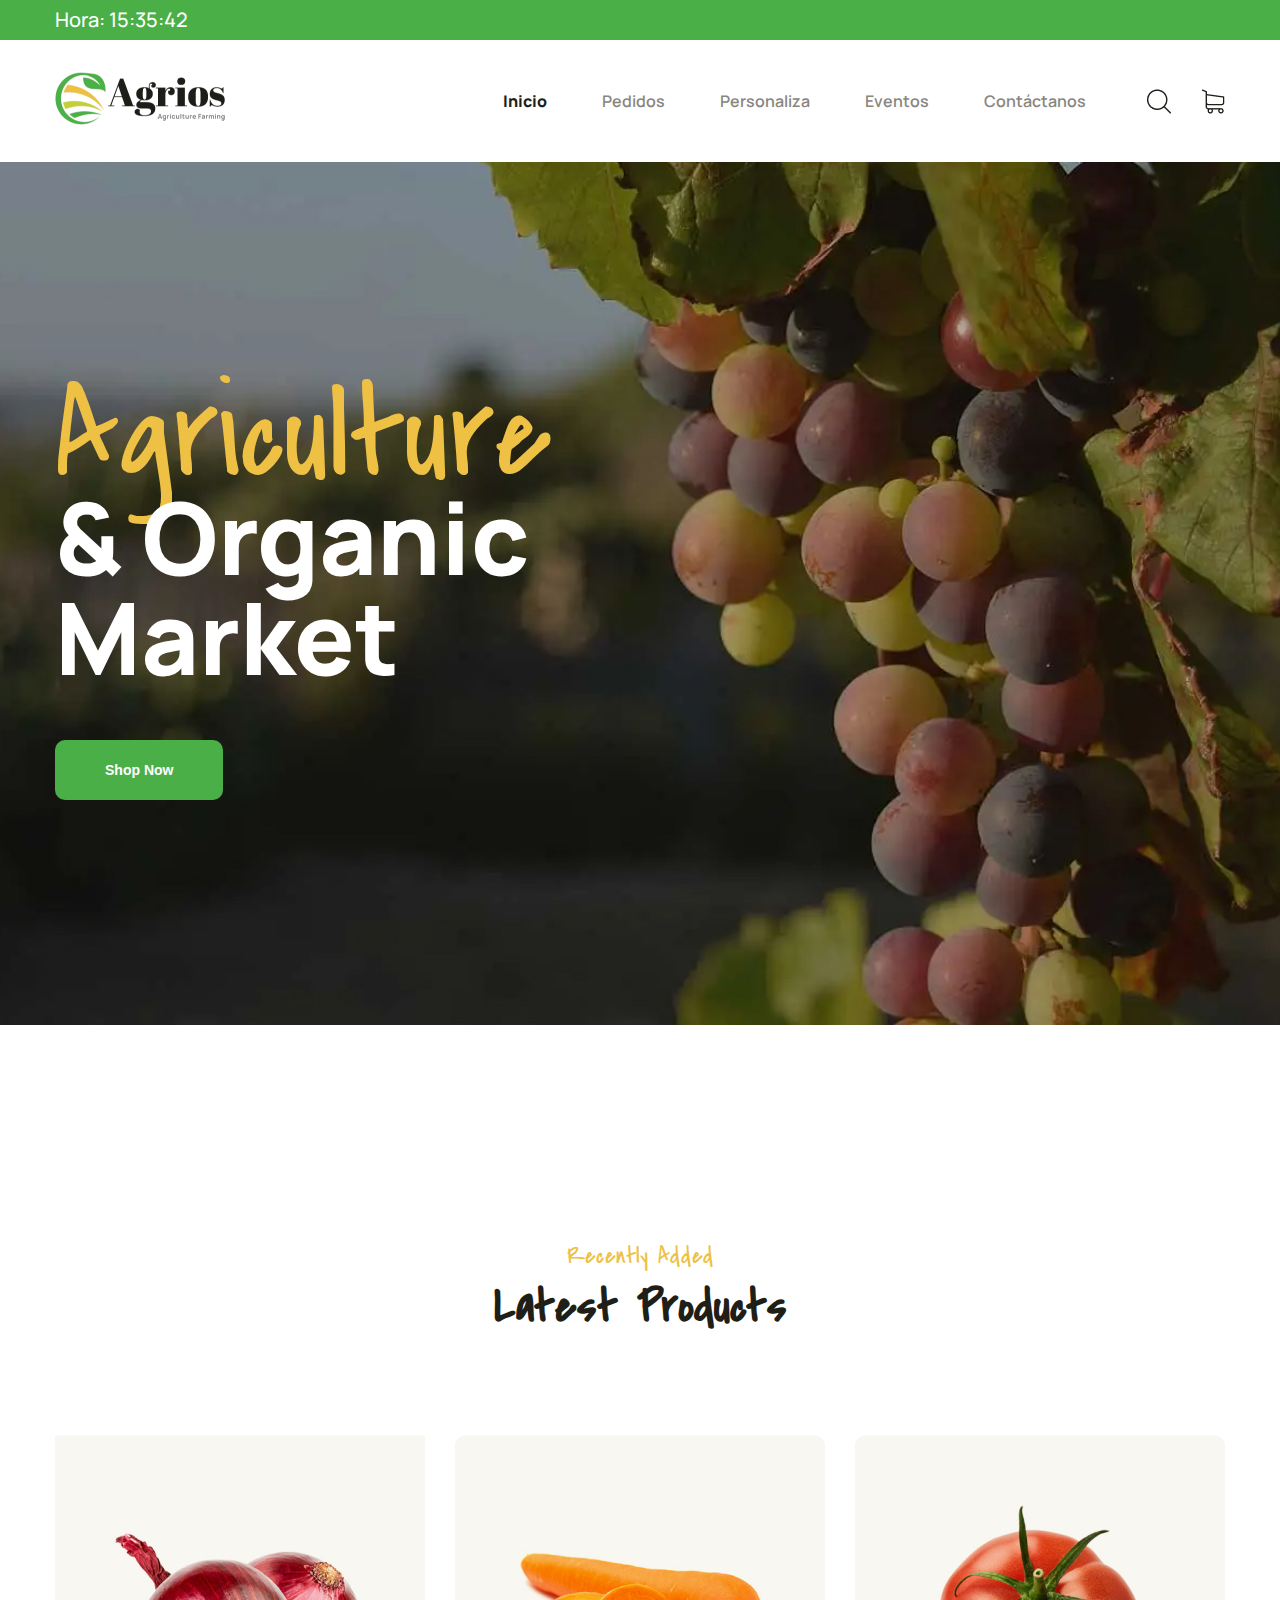
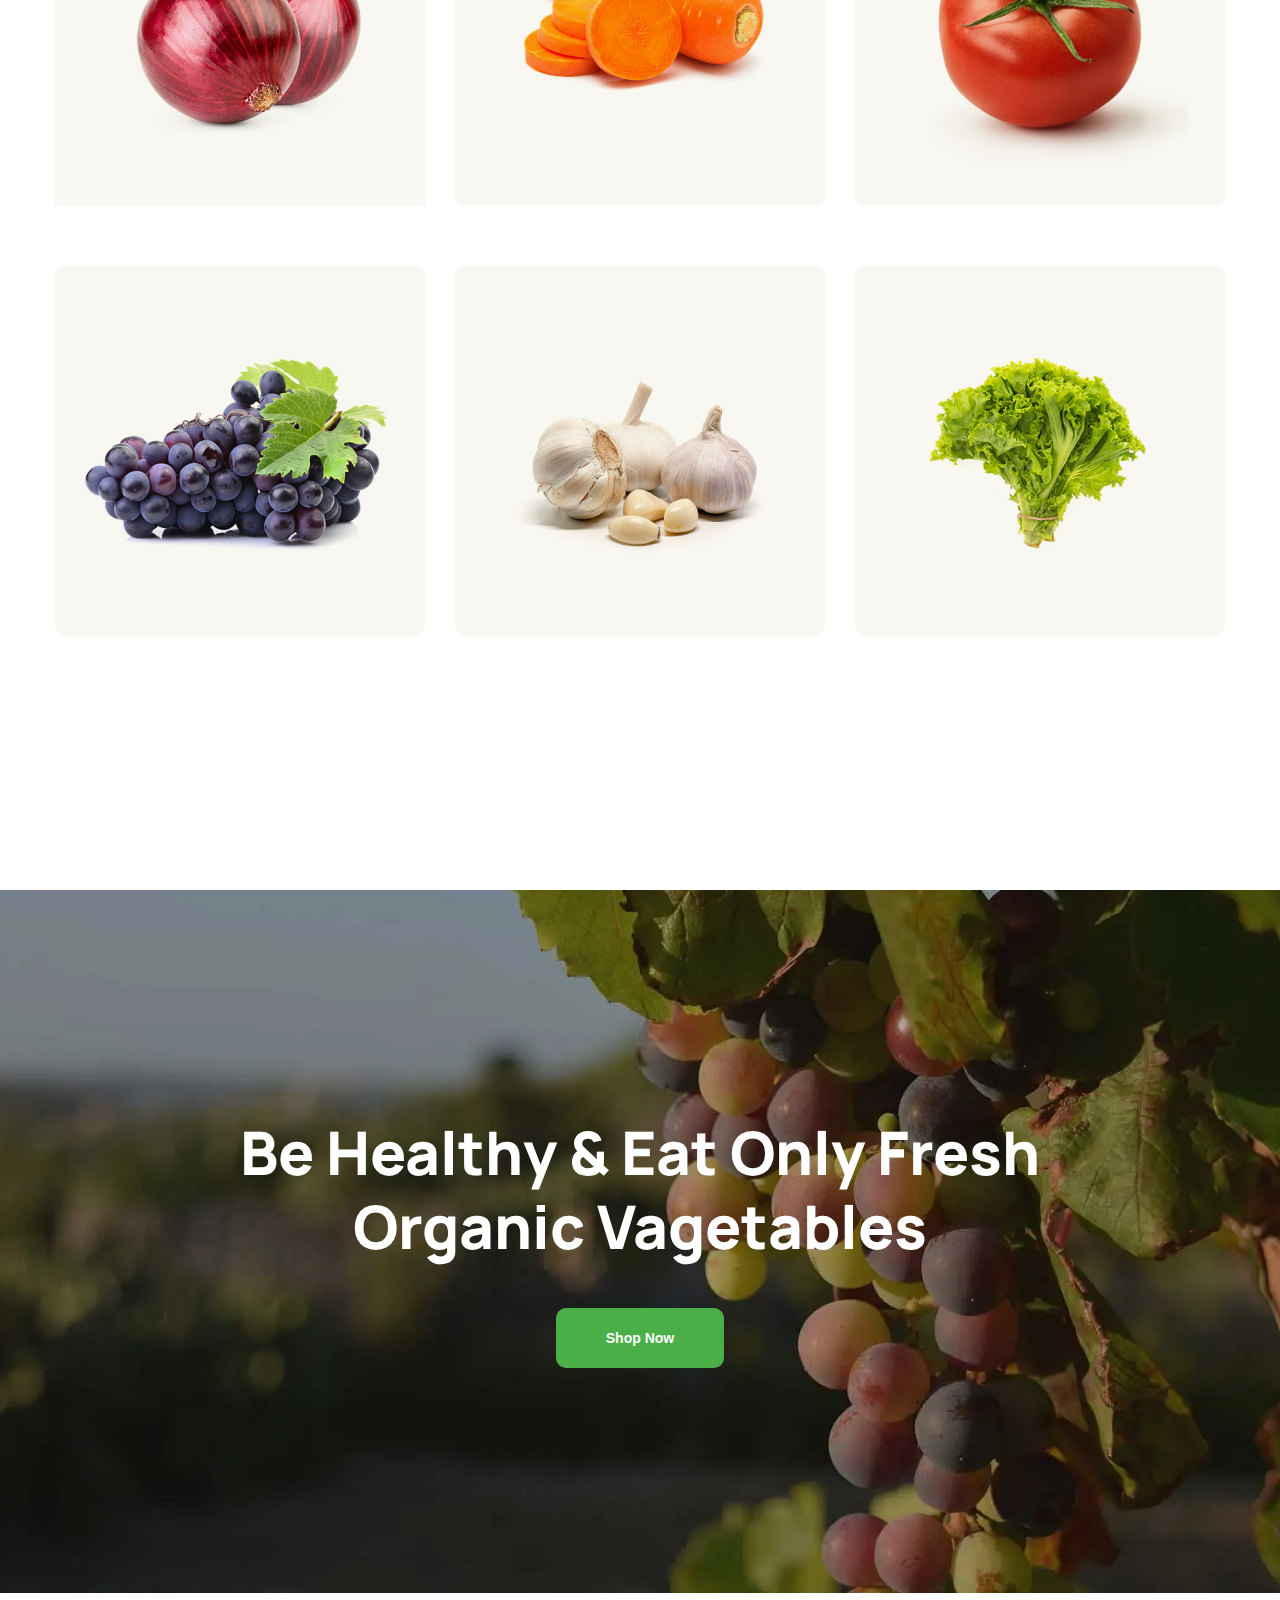
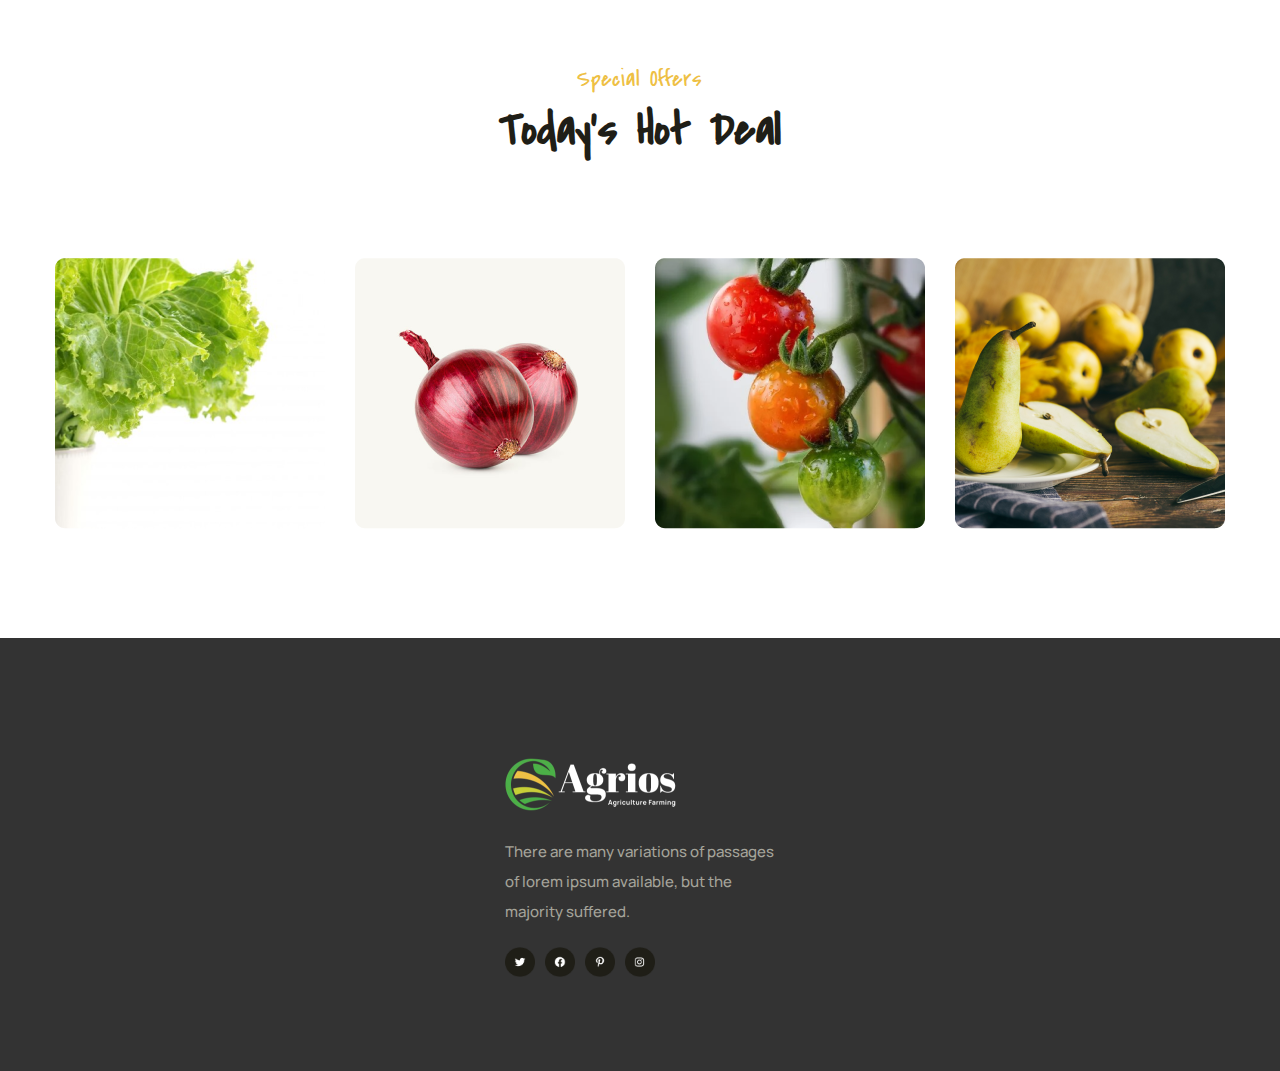
==== index.html @ 2b6112fc "carga inicial" ====
<!DOCTYPE html>
<html lang="en">

<head>
    <meta charset="UTF-8">
    <meta name="viewport" content="width=device-width, initial-scale=1.0">
    <link rel="stylesheet" href="css/index.css">
    <title>Agricultura</title>
</head>

<body onload="inicio(); slide(); hora()">
    <header>
        <div class="hora" id="hola">
            <div class="contenedor">
                Hora 00:00
            </div>
        </div>
        <nav class="contenedor navegation">
            <a href="/"><img src="img/logo.png" alt=""></a>
            <div class="menus navegation">
                <div class="menu-links">
                    <a href="#" class="active">Inicio</a>
                    <a href="#">Pedidos</a>
                    <a href="#">Personaliza</a>
                    <a href="#">Eventos</a>
                    <a href="#">Contáctanos</a>
                </div>
                <div class="menu-icons">
                    <img src="img/icons/buscar.png" alt="">
                    <img src="img/icons/car.png" alt="">
                </div>
            </div>
        </nav>
    </header>
    <main>
        <div class="banner">
            <div class="contenedor">
                <h3>
                    <span id="principal">Agriculture</span>
                    & Organic Market
                    <button>Shop Now </button>
                </h3>
            </div>
        </div>
        <div class="cardProducts contenedor">
            <div class="titulos">
                <span>Recently Added</span><br>
                Latest Products
            </div>
            <div class="grilla-productos">
                <div class="grupo-producto">
                    <img src="img/products/prod-cebollas.png" alt="" onclick="mostrarDetalleProduct(1)">
                    <div class="detalle texto-centro" id="detalle-1">
                        Onions </br>
                        <span>$20.00</span>
                    </div>
                </div>
                <div class="grupo-producto">
                    <img src="img/products/prod-zanahoria.png" alt="" onclick="mostrarDetalleProduct(2)">
                    <div class="detalle texto-centro" id="detalle-2">
                        Carrot </br>
                        <span>$50.00</span>
                    </div>
                </div>
                <div class="grupo-producto">
                    <img src="img/products/prod-tomates.png" alt="" onclick="mostrarDetalleProduct(3)">
                    <div class="detalle texto-centro" id="detalle-3">
                        Tomate </br>
                        <span>$50.00</span>
                    </div>
                </div>
            </div>
            <div class="grilla-productos">
                <div class="grupo-producto">
                    <img src="img/products/prod-uvas.png" alt="" onclick="mostrarDetalleProduct(4)">
                    <div class="detalle texto-centro" id="detalle-4">
                        Red Grapes </br>
                        <span>$100.00</span>
                    </div>
                </div>
                <div class="grupo-producto">
                    <img src="img/products/prod-ajos.png" alt="" onclick="mostrarDetalleProduct(5)">
                    <div class="detalle texto-centro" id="detalle-5">
                        Garlic </br>
                        <span>$20.00</span>
                    </div>
                </div>
                <div class="grupo-producto">
                    <img src="img/products/prod-lechuga.png" alt="" onclick="mostrarDetalleProduct(6)">
                    <div class="detalle texto-centro" id="detalle-6">
                        Lettuce </br>
                        <span>$30.00</span>
                    </div>
                </div>
            </div>
        </div>
        <div class="slide">
           <div class="contenedor">
            <h3 id="titulo-banner">Be Healthy & Eat Only Fresh <br>
                Organic Vagetables</h3>
                <button>Shop Now </button>
           </div>
        </div>


        
        <div class="cardProducts cardProducts2 contenedor">
            <div class="titulos">
                <span>Special Offers</span><br>
                Today's Hot Deal
            </div>
            <div class="grilla-productos">
                <div class="grupo-producto">
                    <img src="img/products/ofert-lechuga.png" alt="" onclick="mostrarDetalleProduct(21)">
                    <div class="detalle texto-izquierda" id="detalle-21">
                        Grapes </br>
                        <span>$100.00</span>
                    </div>
                </div>
                <div class="grupo-producto">
                    <img src="img/products/ofert-cebollas.png" alt="" onclick="mostrarDetalleProduct(22)">
                    <div class="detalle texto-izquierda" id="detalle-22">
                        Onions </br>
                        <span>$20.00</span>
                    </div>
                </div>
                <div class="grupo-producto">
                    <img src="img/products/ofert-manzanas.png" alt="" onclick="mostrarDetalleProduct(23)">
                    <div class="detalle texto-izquierda" id="detalle-23">
                        Apples </br>
                        <span>$50.00</span>
                    </div>
                </div>
                <div class="grupo-producto">
                    <img src="img/products/ofert-platanos.png" alt="" onclick="mostrarDetalleProduct(24)">
                    <div class="detalle texto-izquierda" id="detalle-24">
                        Bananas </br>
                        <span>$20.00</span>
                    </div>
                </div>
            </div>
        </div>

        <div id="footer" class="footer">
            <div class="marco">
                <div>
                    <img src="img/logo-blanco.png" alt="">
                </div>
                <span>There are many variations of passages of lorem ipsum available, but the majority suffered.</span>
                <div class="grupo-redes">
                    <img src="img/icons/rs-1.png" alt="" onmouseover="cambiarBorde(true)" onmouseout="cambiarBorde(false)">
                    <img src="img/icons/rs-2.png" alt="" onmouseover="cambiarBorde(true)" onmouseout="cambiarBorde(false)">
                    <img src="img/icons/rs-3.png" alt="" onmouseover="cambiarBorde(true)" onmouseout="cambiarBorde(false)">
                    <img src="img/icons/rs-4.png" alt="" onmouseover="cambiarBorde(true)" onmouseout="cambiarBorde(false)">
                </div>
            </div>
        </div>
        
    </main>
    <script src="index.js"></script>
</body>

</html>
---- css/index.css ----
@import url('https://fonts.googleapis.com/css2?family=Covered+By+Your+Grace&family=Manrope:wght@200..800&display=swap');
body{
    font-family: "Manrope", serif;
}
*{
    box-sizing: border-box;
    margin: 0;
    padding: 0;
}

a{
    text-decoration: none;
}

header .hora{
    background-color: #4BAF47;
}
.contenedor{
    /* border: 1px red solid; */
    width: 1170px;
    margin: 0 auto;
}
.navegation{
    display: flex;
    justify-content: space-between;
    align-items: center;
    gap: 60px;
}
nav .navegation .menu-links {
    display: flex;
    gap: 55px;
}

nav .navegation .menu-links a{
    font-size: 16px;
    font-weight: 600;
    line-height: 36px;
    color: #878680;
}

nav .navegation .menu-links a.active{
    font-weight: 800;
    color: #1F1E17;
}

.hora {
    font-size: 20px;
    font-weight: 500;
    line-height: 40px;
    color: #FFFFFF;

}
nav img{
    padding: 32px 0;
}

nav .navegation .menu-icons{
    display: flex;
    gap: 30px;
}
main .banner{
    background-image: url(../img/banner.jpg);
    background-size: cover;
    background-position: center;
    padding: 225px 0;
}
.banner h3{
    font-size: 100px;
    font-weight: 800;
    line-height: 100px;
    color: #FFFFFF;
    width: 496.16px;

}

.banner h3 span{
    font-family: "Covered By Your Grace";
    font-size: 130px;
    font-weight: 400;
    line-height: 70px;
    color: #EEC044;

}

.banner h3 button{
    background-color: #4BAF47;
    border-radius: 10px;
    font-size: 14px;
    font-weight: 700;
    line-height: 30px;
    color: #fff;
    padding: 15px 50px;
    border: none;
    margin-top: 45px;
}

.cardProducts {
    padding: 195px 0;
}

.cardProducts2 {
    padding: 50px 0;
}

.cardProducts, .titulos span{
    font-family: "Covered By Your Grace";
    font-size: 24px;
    font-weight: 400;
    line-height: 36px;
    text-align: center;
    color: #EEC044;

}
.cardProducts .titulos {
    font-size: 48px;
    font-weight: 800;
    line-height: 57.6px;
    text-align: center;
    color: #1F1E17;
    margin-bottom: 100px;

}
.cardProducts .grilla-productos{
    display: flex;
    justify-content: space-between;
    margin-bottom: 48px;
}

main .slide{
    background-image: url(../img/banner.jpg);
    background-size: cover;
    background-position: center;
    padding: 225px 0;
    text-align: center;
}
main .slide h3{
    font-size: 60px;
    font-weight: 800;
    line-height: 74px;
    color: #FFFFFF;
}
main .slide button{
    background-color: #4BAF47;
    border-radius: 10px;
    font-size: 14px;
    font-weight: 700;
    line-height: 30px;
    color: #fff;
    padding: 15px 50px;
    border: none;
    margin-top: 45px;
}
.grupo-producto .detalle{
    display: none;

    font-family: Manrope;
    font-size: 22px;
    font-weight: 800;
    line-height: 26px;
    color: #222222;
}

.grupo-producto .detalle span{
    font-family: Manrope;
    font-size: 16px;
    font-weight: 600;
    line-height: 30px;
    color: #4BAF47;
}


.texto-centro{
    text-align: center;
}

.texto-izquierda{
    text-align: left;
}

.footer {
    background-color: #333; 
    display: flex;
    justify-content: center;
    padding-top: 120px;
    padding-bottom: 93.5px;
}

.marco {
    display: flex;
    flex-direction: column;
    justify-content: flex-start; 
    
    width: 270px;
    gap: 20.5px;
}

.marco span {
    flex: 1;
    font-family: Manrope;
    font-size: 15px;
    font-weight: 500;
    line-height: 30px;
    color: #A5A49A;
    text-align: left;

    height: 110px;
    width: 270px;
}

.grupo-redes {
    display: flex;
    gap: 10px; 
}

.grupo-redes img {
    width: 30px; 
    height: 30px;
}
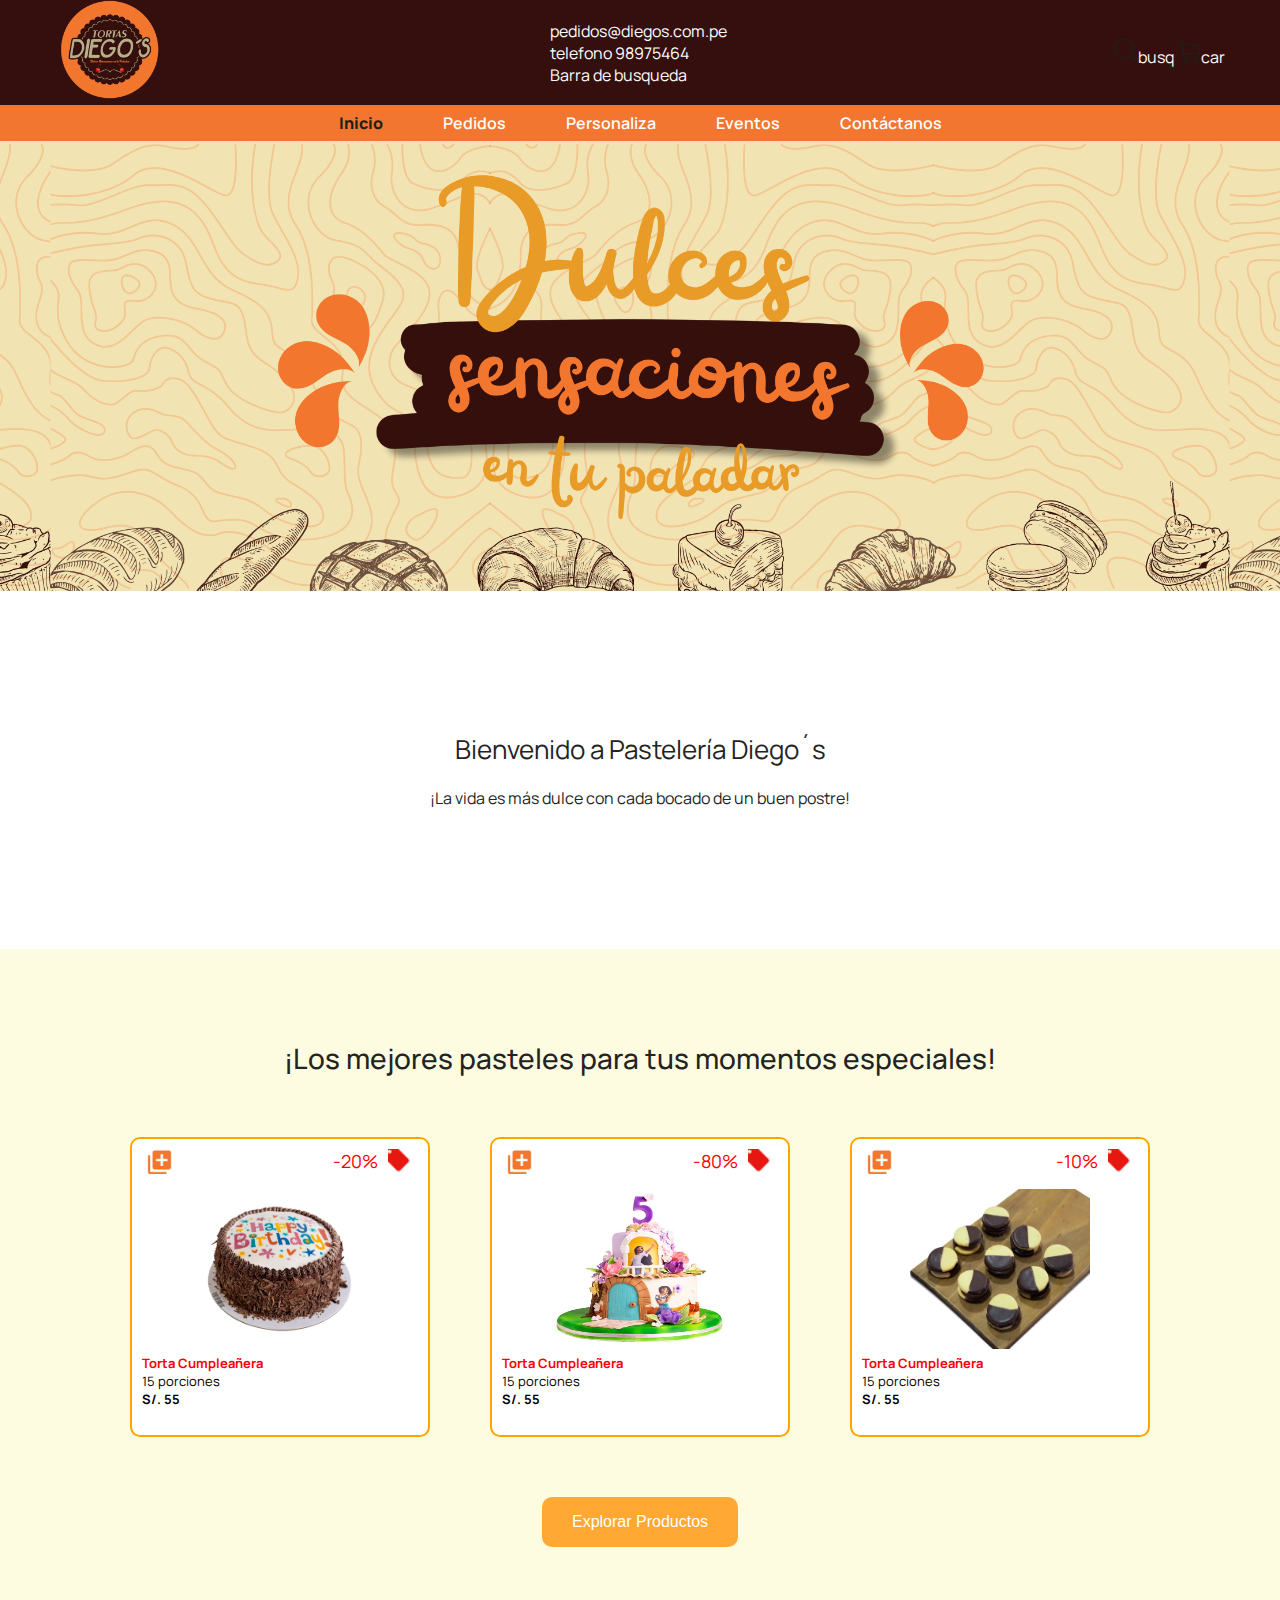
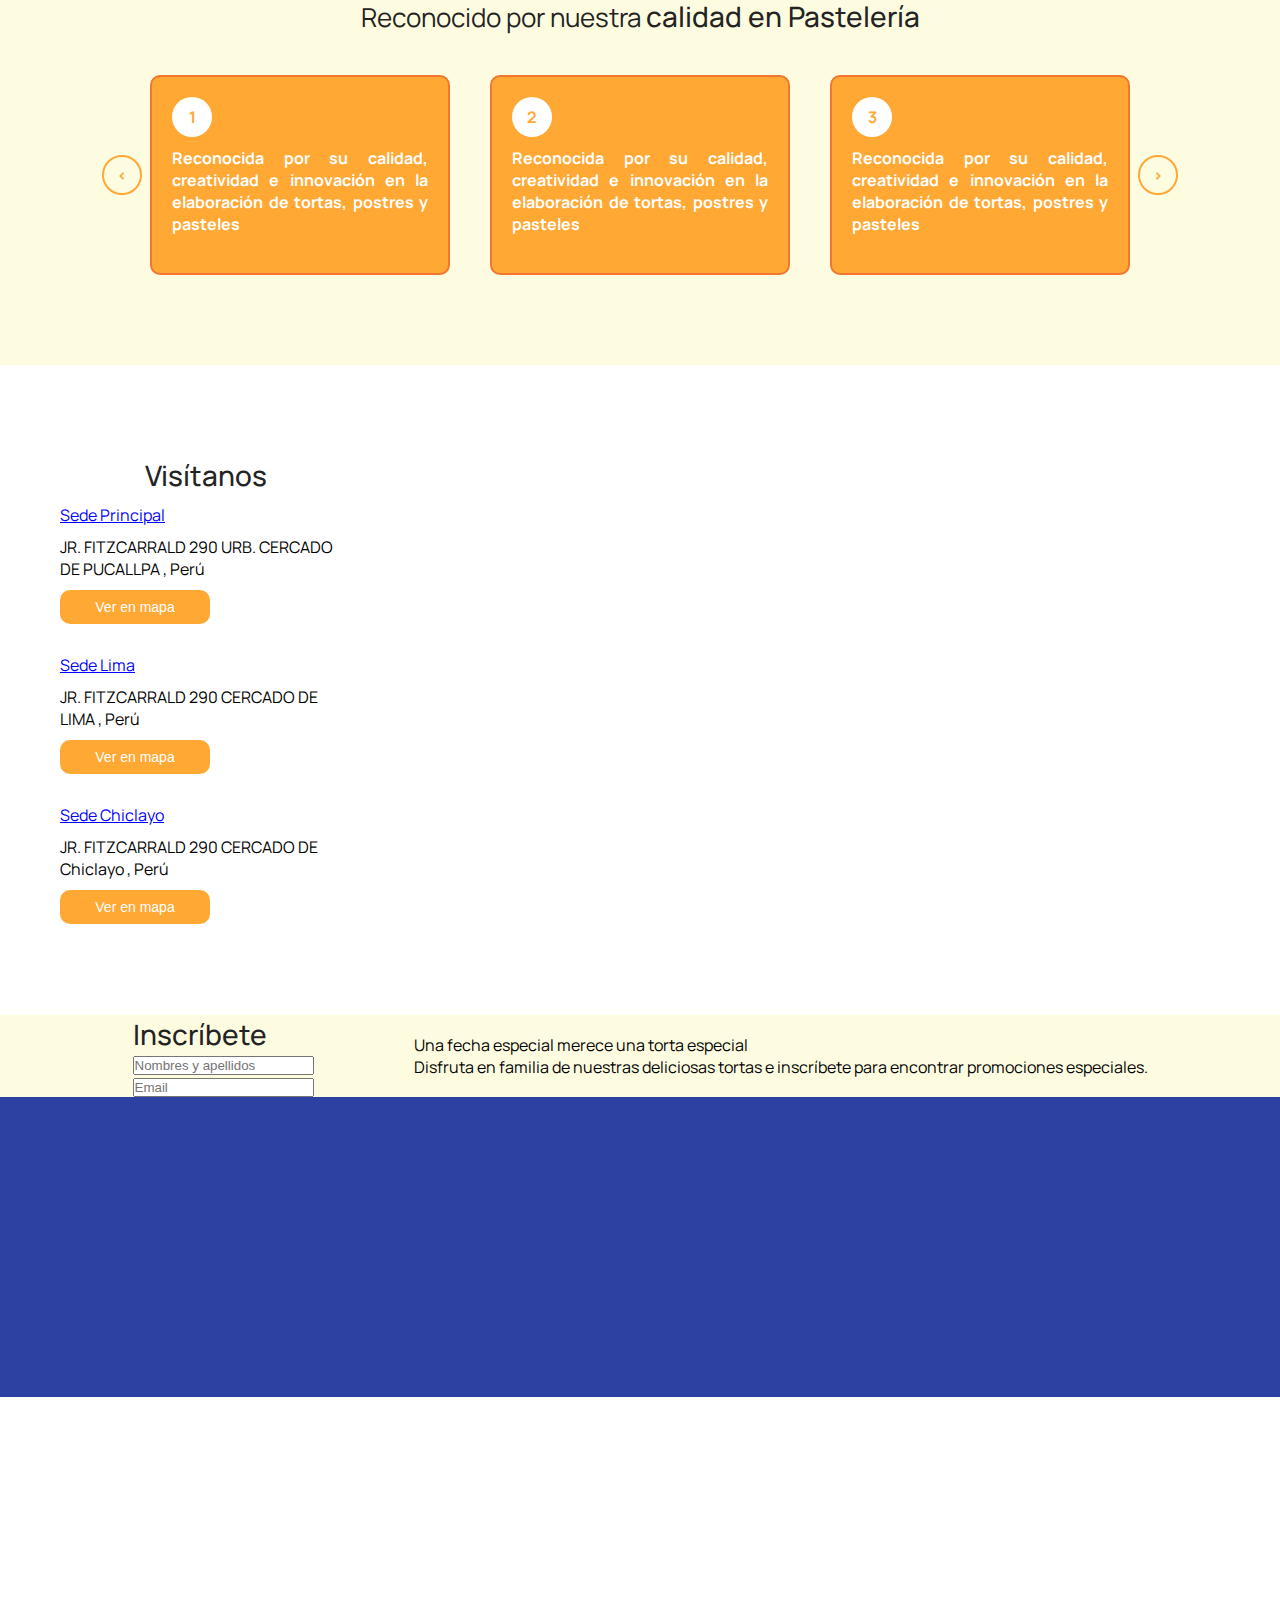
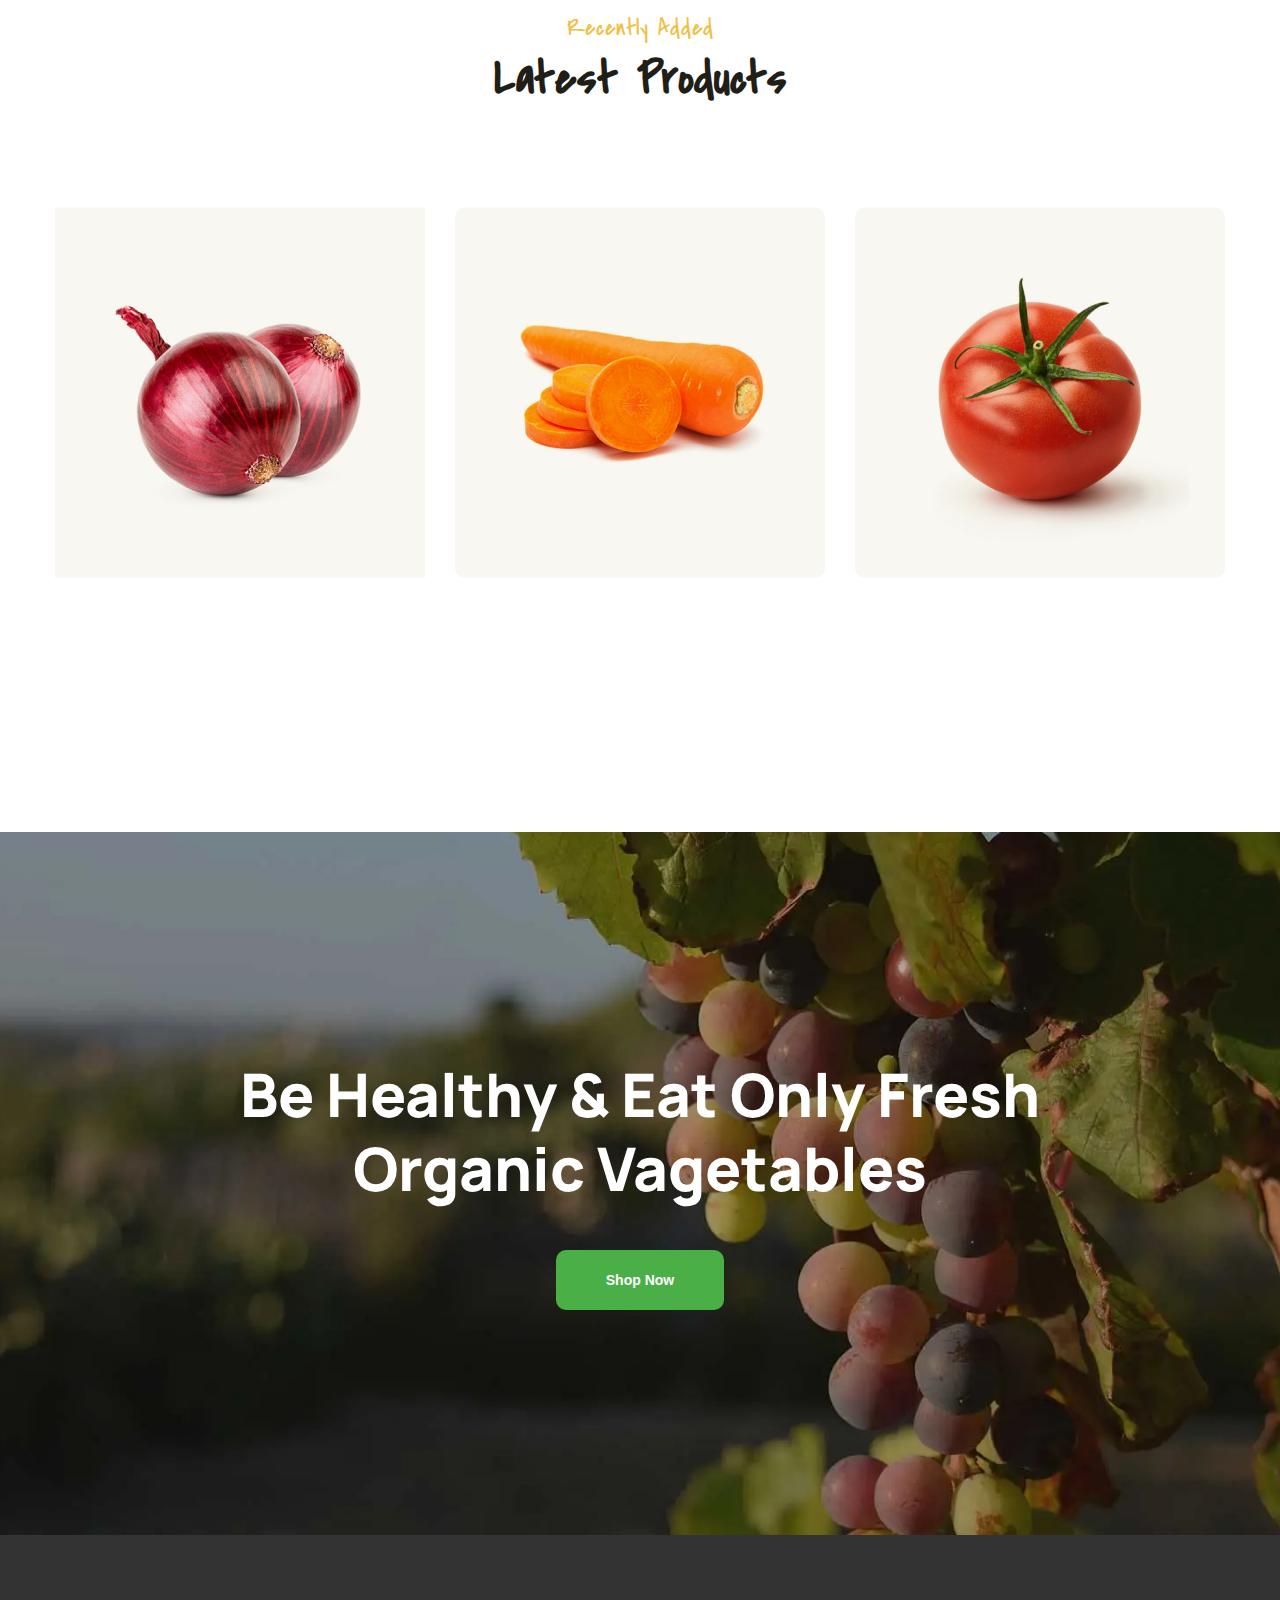
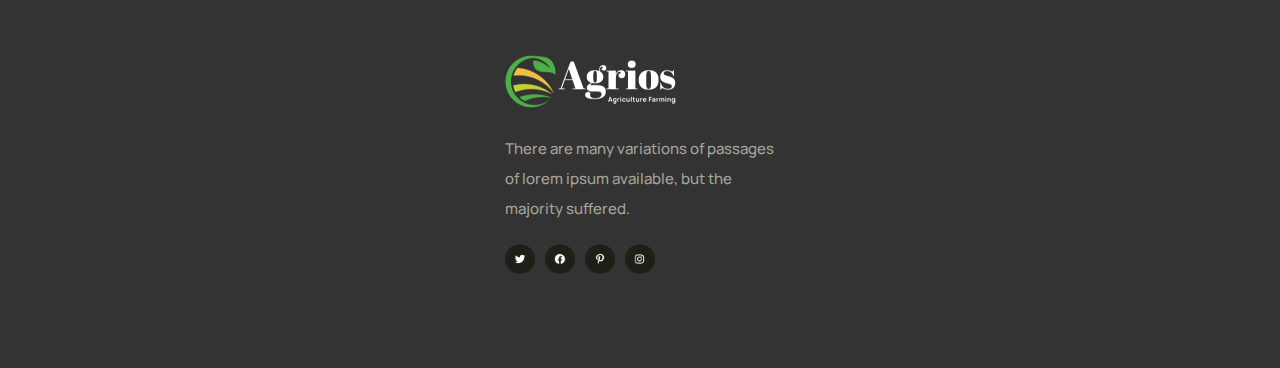
==== commit b6259940: "modificacion del index" ====
--- a/index.html
+++ b/index.html
@@ -4,44 +4,206 @@
 <head>
     <meta charset="UTF-8">
     <meta name="viewport" content="width=device-width, initial-scale=1.0">
-    <link rel="stylesheet" href="css/index.css">
-    <title>Agricultura</title>
+    <link rel="stylesheet" href="css/pasteleria.css">
+    <title>Degos's Pastelería</title>
 </head>
 
 <body onload="inicio(); slide(); hora()">
+
+
+
     <header>
-        <div class="hora" id="hola">
-            <div class="contenedor">
-                Hora 00:00
-            </div>
-        </div>
-        <nav class="contenedor navegation">
-            <a href="/"><img src="img/logo.png" alt=""></a>
-            <div class="menus navegation">
-                <div class="menu-links">
-                    <a href="#" class="active">Inicio</a>
-                    <a href="#">Pedidos</a>
-                    <a href="#">Personaliza</a>
-                    <a href="#">Eventos</a>
-                    <a href="#">Contáctanos</a>
+        <div>
+            <section class="contenedor header-padre" id="headerPadre">
+                <a href="/"><img src="img/image/logo-pasteleria.png" alt=""></a>
+                <div>
+                    <div>
+                        <div>pedidos@diegos.com.pe</div>
+                        <div>telefono 98975464</div>
+                    </div>
+                    <div>Barra de busqueda</div>
                 </div>
                 <div class="menu-icons">
-                    <img src="img/icons/buscar.png" alt="">
-                    <img src="img/icons/car.png" alt="">
-                </div>
-            </div>
-        </nav>
+                    <img src="img/icons/buscar.png" alt="">busq
+                    <img src="img/icons/car.png" alt="">car
+                </div>
+            </section>
+        </div>
+        <div>
+            <nav class="contenedor">
+                <div class="menus navegation">
+                    <div class="menu-links">
+                        <a href="#" class="active">Inicio</a>
+                        <a href="#">Pedidos</a>
+                        <a href="#">Personaliza</a>
+                        <a href="#">Eventos</a>
+                        <a href="#">Contáctanos</a>
+                    </div>
+                </div>
+            </nav>
+        </div>
     </header>
+
+
+
+
+
     <main>
         <div class="banner">
-            <div class="contenedor">
-                <h3>
-                    <span id="principal">Agriculture</span>
-                    & Organic Market
-                    <button>Shop Now </button>
-                </h3>
-            </div>
-        </div>
+            <div class="contenedor" ></div>
+        </div>
+        <div>
+            <div class="contenedor bienvenida" >
+                <div class="titulo">Bienvenido a Pastelería Diego´s</div>
+                <div class="parrafo">¡La vida es más dulce con cada bocado de un buen postre!</div>
+            </div>
+        </div>
+
+        <div class="destacados">
+            <div class="contenedor">
+                <div class="titulo-cabecera">¡Los mejores pasteles para tus momentos especiales!</div>
+                <div class="lista">
+                    <div class="cad-producto-sm">
+                        <div class="eventos">
+                            <div><img src="img/icons/icono-agregar.png" alt=""></div>
+                            <div class="descuento">
+                                <div>-20%</div>
+                                <img src="img/icons/icono-descuento.png" alt="">
+                            </div>
+                        </div>
+                        <div class="imagen center">
+                            <img src="img/products/img1.webp" alt="">
+                        </div>
+                        <div class="informacion">
+                            <div>Torta Cumpleañera</div>
+                            <div>15 porciones</div>
+                            <div>S/. 55</div>
+                        </div>
+                    </div>
+                    <div class="cad-producto-sm">
+                        <div class="eventos">
+                            <div><img src="img/icons/icono-agregar.png" alt=""></div>
+                            <div class="descuento">
+                                <div>-80%</div>
+                                <img src="img/icons/icono-descuento.png" alt="">
+                            </div>
+                        </div>
+                        <div class="imagen center">
+                            <img src="img/products/img2.webp" alt="">
+                        </div>
+                        <div class="informacion">
+                            <div>Torta Cumpleañera</div>
+                            <div>15 porciones</div>
+                            <div>S/. 55</div>
+                        </div>
+                    </div>
+                    <div class="cad-producto-sm">
+                        <div class="eventos">
+                            <div><img src="img/icons/icono-agregar.png" alt=""></div>
+                            <div class="descuento">
+                                <div>-10%</div>
+                                <img src="img/icons/icono-descuento.png" alt="">
+                            </div>
+                        </div>
+                        <div class="imagen center">
+                            <img src="img/products/img3.webp" alt="">
+                        </div>
+                        <div class="informacion">
+                            <div>Torta Cumpleañera</div>
+                            <div>15 porciones</div>
+                            <div>S/. 55</div>
+                        </div>
+                    </div>
+                </div>
+                <div class="eventos">
+                    <button type="button" class="boton-principal" >Explorar Productos</button>
+                </div>
+            </div>
+        </div>
+
+        <div class="conocenos">
+            <div class="contenedor">
+                <div class="titulo">Reconocido por nuestra <span class="titulo-cabecera">calidad en Pastelería</span></div>
+                <div class="lista">
+                    <div class="cardInfo">
+                        <div class="ciruclo">1</div>
+                        <div class="cardInfo-frase">Reconocida por su calidad, creatividad e innovación en la elaboración de tortas, postres y pasteles</div>
+                        <div class="boton-control ciruclo flotarIzq">&lt;</div>
+                    </div>
+                    <div class="cardInfo">
+                        <div class="ciruclo">2</div>
+                        <div class="cardInfo-frase">Reconocida por su calidad, creatividad e innovación en la elaboración de tortas, postres y pasteles</div>
+                    </div>
+                    <div class="cardInfo">
+                        <div class="ciruclo">3</div>
+                        <div class="cardInfo-frase">Reconocida por su calidad, creatividad e innovación en la elaboración de tortas, postres y pasteles</div>
+                        <div class="boton-control ciruclo flotarDer">&gt;</div>
+                    </div>
+                </div>
+
+            </div>
+        </div>
+
+        <div class="ubicanos">
+            <div class="contenedor">
+                <div class="direcciones">
+                    <div class="titulo-cabecera">Visítanos</div>
+                    <div class="lista">
+                        <div class="direccion">
+                            <div class="sede">Sede Principal</div>
+                            <div>JR. FITZCARRALD 290 URB. CERCADO DE PUCALLPA , Perú</div>
+                            <div><button type="button" class="boton-secundario" >Ver en mapa</button></div>
+                        </div>
+                        <div class="direccion">
+                            <div class="sede">Sede Lima</div>
+                            <div>JR. FITZCARRALD 290 CERCADO DE LIMA , Perú</div>
+                            <div><button type="button" class="boton-secundario" >Ver en mapa</button></div>
+                        </div>
+                        <div class="direccion">
+                            <div class="sede">Sede Chiclayo</div>
+                            <div>JR. FITZCARRALD 290 CERCADO DE Chiclayo , Perú</div>
+                            <div><button type="button" class="boton-secundario" >Ver en mapa</button></div>
+                        </div>
+                    </div>
+                </div>
+                <div class="mapa">
+                    <iframe src="https://www.google.com/maps/embed?pb=!1m18!1m12!1m3!1d986.7903042842677!2d-74.5389762377034!3d-8.385799001140336!2m3!1f0!2f0!3f0!3m2!1i1024!2i768!4f13.1!3m3!1m2!1s0x91a3bcfba9cbb489%3A0x62aa0c43dff60b84!2sPasteleria%20Diegos!5e0!3m2!1ses-419!2spe!4v1733118226648!5m2!1ses-419!2spe" width="100%" height="100%" style="border:0;" allowfullscreen="" loading="lazy"></iframe>
+                </div>
+            </div>
+        </div>
+
+        
+        <div class="inscribete">
+            <div class="contenedor">
+
+                <div class="formulario">
+                    <div class="titulo-cabecera">Inscríbete</div>
+                    <div>
+                        <form action="inscribiteForm">
+                            <div>
+                                <input type="text" id="nombresApellidos" placeholder="Nombres y apellidos">
+                            </div>
+                            <div>
+                                <input type="text" id="email" placeholder="Email">
+                            </div>
+                        </form>
+                    </div>
+                </div>
+                <div class="informacion">
+                    <div>Una fecha especial merece una torta especial</div>
+                    <div>Disfruta en familia de nuestras deliciosas tortas e inscríbete para encontrar promociones especiales.</div>
+                </div>
+
+            </div>
+        </div>
+
+
+
+        <div class="test">
+
+        </div>
+
+
         <div class="cardProducts contenedor">
             <div class="titulos">
                 <span>Recently Added</span><br>
@@ -70,29 +232,6 @@
                     </div>
                 </div>
             </div>
-            <div class="grilla-productos">
-                <div class="grupo-producto">
-                    <img src="img/products/prod-uvas.png" alt="" onclick="mostrarDetalleProduct(4)">
-                    <div class="detalle texto-centro" id="detalle-4">
-                        Red Grapes </br>
-                        <span>$100.00</span>
-                    </div>
-                </div>
-                <div class="grupo-producto">
-                    <img src="img/products/prod-ajos.png" alt="" onclick="mostrarDetalleProduct(5)">
-                    <div class="detalle texto-centro" id="detalle-5">
-                        Garlic </br>
-                        <span>$20.00</span>
-                    </div>
-                </div>
-                <div class="grupo-producto">
-                    <img src="img/products/prod-lechuga.png" alt="" onclick="mostrarDetalleProduct(6)">
-                    <div class="detalle texto-centro" id="detalle-6">
-                        Lettuce </br>
-                        <span>$30.00</span>
-                    </div>
-                </div>
-            </div>
         </div>
         <div class="slide">
            <div class="contenedor">
@@ -103,43 +242,6 @@
         </div>
 
 
-        
-        <div class="cardProducts cardProducts2 contenedor">
-            <div class="titulos">
-                <span>Special Offers</span><br>
-                Today's Hot Deal
-            </div>
-            <div class="grilla-productos">
-                <div class="grupo-producto">
-                    <img src="img/products/ofert-lechuga.png" alt="" onclick="mostrarDetalleProduct(21)">
-                    <div class="detalle texto-izquierda" id="detalle-21">
-                        Grapes </br>
-                        <span>$100.00</span>
-                    </div>
-                </div>
-                <div class="grupo-producto">
-                    <img src="img/products/ofert-cebollas.png" alt="" onclick="mostrarDetalleProduct(22)">
-                    <div class="detalle texto-izquierda" id="detalle-22">
-                        Onions </br>
-                        <span>$20.00</span>
-                    </div>
-                </div>
-                <div class="grupo-producto">
-                    <img src="img/products/ofert-manzanas.png" alt="" onclick="mostrarDetalleProduct(23)">
-                    <div class="detalle texto-izquierda" id="detalle-23">
-                        Apples </br>
-                        <span>$50.00</span>
-                    </div>
-                </div>
-                <div class="grupo-producto">
-                    <img src="img/products/ofert-platanos.png" alt="" onclick="mostrarDetalleProduct(24)">
-                    <div class="detalle texto-izquierda" id="detalle-24">
-                        Bananas </br>
-                        <span>$20.00</span>
-                    </div>
-                </div>
-            </div>
-        </div>
 
         <div id="footer" class="footer">
             <div class="marco">
--- a/css/pasteleria.css
+++ b/css/pasteleria.css
@@ -0,0 +1,481 @@
+@import url('https://fonts.googleapis.com/css2?family=Covered+By+Your+Grace&family=Manrope:wght@200..800&display=swap');
+body{
+    font-family: "Manrope", serif;
+}
+*{
+    box-sizing: border-box;
+    margin: 0;
+    padding: 0;
+}
+
+a{
+    text-decoration: none;
+}
+
+.contenedor{
+    /* border: 1px red solid;*/
+    width: 1170px;
+    margin: 0 auto;
+}
+
+/*------------------------  FIN CSS GENERAL ----------------------------*/
+.ciruclo {
+    width: 40px; 
+    height: 40px; 
+    border-radius: 50%; 
+    display: flex;
+    align-items: center;
+    justify-content: center;
+}
+
+/*------------------------  FIN CSS FORMAS ----------------------------*/
+header > div:first-child {
+    background-color: #350F0E;
+}
+header > div:last-child {
+    background-color: #F2762F;
+}
+
+header .header-padre{
+    display: flex;
+    justify-content: space-between;
+    align-items: center;
+    gap: 60px;
+    color: white;
+}
+
+nav .navegation .menu-links {
+    display: flex;
+    justify-content: center;
+    align-items: center;
+    gap: 60px;
+}
+
+nav .navegation .menu-links a{
+    font-size: 16px;
+    font-weight: 600;
+    line-height: 36px;
+    color: #FFFFFF;
+}
+
+nav .navegation .menu-links a.active{
+    font-weight: 800;
+    color: #1F1E17;
+}
+
+/*------------------------  FIN CSS DEL MENU ----------------------------*/
+
+
+main .banner{
+    background-image: url(../img/image/fondo_pasteleria.png);
+    background-size: contain;
+    background-position: center;
+    padding: 225px 0;
+}
+
+main .bienvenida{
+    display: flex;
+    flex-direction: column;
+    align-items: center;
+    gap: 20px;
+    padding-top: 140px;
+    padding-bottom: 140px;
+}
+/*------------------------  FIN CSS SECCION PRINCIPAL ------------------*/
+
+.titulo-cabecera {
+    font-family: "Manrope", serif;
+    font-size: 28px;
+    font-weight: 500;
+    color: #232323;
+
+}
+
+.titulo {
+    font-family: "Manrope", serif;
+    font-size: 26px;
+    color: #232323;
+
+}
+
+.parrafo {
+    font-family: "Manrope", serif;
+    font-size: 16px;
+    color: #232323;
+
+}
+
+.center {
+    text-align: center;
+}
+
+/*------------------------  FIN CSS TEXTOS ----------------------------*/
+
+.destacados{
+    background-color: #FEFCE0;
+    padding-top: 90px;
+    padding-bottom: 0px;
+}
+
+.destacados .contenedor{
+    display: flex;
+    flex-direction: column;
+    align-items: center;
+    gap: 60px;
+    /*padding-top: 20px;*/
+    padding-bottom: 40px;
+}
+
+.destacados .lista{
+    display: flex;
+    justify-content: space-between;
+    align-items: center;
+    gap: 60px;
+}
+
+.cad-producto-sm {
+    background-color: #fff;
+    border: 2px solid orange;
+    border-radius: 10px;
+    width: 300px;
+    height: 300px;
+}
+
+.cad-producto-sm .eventos{
+    display: flex;
+    justify-content: space-between;
+    padding: 10px 15px;
+}
+
+.cad-producto-sm .eventos img {
+    width: 25px;
+    height: 25px;
+}
+
+.cad-producto-sm .imagen img {
+    width: 180px;
+    height: 160px;
+}
+
+.descuento{
+    display: flex;
+    color: red;
+    font-size: 18px;
+    gap: 10px;
+}
+
+.cad-producto-sm .informacion {
+    padding-right: 10px;
+    padding-left: 10px;
+}
+
+.cad-producto-sm .informacion div:nth-child(1){
+    font-size: 13px;
+    color: red;
+    font-weight: 700;
+}
+
+.cad-producto-sm .informacion div:nth-child(2){
+    font-size: 13px;
+}
+
+.cad-producto-sm .informacion div:nth-child(3){
+    font-size: 13px;
+    color: black;
+    font-weight: 700;
+}
+
+/*------------------------  FIN CSS DESTACADOS -----------------------*/
+
+.conocenos {
+    background-color: #FEFCE0;
+    padding-top: 10px;
+    padding-bottom: 90px;
+}
+
+.conocenos .contenedor {
+    display: flex;
+    flex-direction: column;
+    align-items: center;
+    justify-content: center;
+    gap: 40px;
+}
+
+.conocenos .lista {
+    display: flex;
+    justify-content: center;
+    gap: 40px;
+
+}
+
+.conocenos .lista .cardInfo {
+    width: 300px;
+    height: 200px;
+    background-color: #FFA834;
+    border: 2px solid #F2762F;
+    border-radius: 10px; 
+    padding: 20px 20px 20px 20px;
+    text-align: justify;
+    position: relative;
+}
+
+.cardInfo .ciruclo {
+    background-color: #fff;
+    color: #FFA834;
+    
+    font-size: 16px;
+    font-weight: 700;
+}
+
+.cardInfo .cardInfo-frase{
+    margin-top: 10px;
+    color: #FFF;
+    font-size: 16px;
+    font-weight: 700;
+}
+
+.conocenos .lista .boton-control{
+    background-color: #FEFCE0;
+    color: #FFA834;
+    border: 2px solid #FFA834;
+    
+    font-size: 16px;
+    font-weight: 700;
+}
+.conocenos .lista .flotarIzq{
+    position: absolute;
+    top: 50%;
+    transform: translateY(-50%);
+    left: -50px;
+}
+.conocenos .lista .flotarDer{
+    position: absolute;
+    top: 50%;
+    transform: translateY(-50%);
+    right: -50px;
+}
+
+/*------------------------  FIN CSS CONOCENOS -----------------------*/
+.ubicanos {
+    background-color: #fff;
+    padding-top: 50px;
+    padding-bottom: 50px;
+}
+
+.ubicanos .contenedor{
+    display: flex;
+    align-items: center;
+    justify-content: center;
+    /*border: 1px solid black;*/
+    gap: 60px;
+    height: 550px;
+}
+
+.ubicanos .direcciones{
+    display: flex;
+    flex-direction: column;
+    align-items: center;
+    justify-content: center;
+    padding: 20px 5px;
+    /*border: 1px solid green;*/
+}
+
+.ubicanos .lista{
+    display: flex;
+    flex-direction: column;
+    align-items: center;
+    justify-content: center;
+    gap: 20px;
+}
+
+.direccion div{
+    margin-top: 10px;
+}
+
+.direccion div:first-child{
+    color: blue;
+    text-decoration: underline;
+}
+
+.mapa {
+    width: 100%; /* Ancho completo del contenedor */
+    height: 100%; /* Altura del mapa */
+    max-width: 1000px; /* Puedes ajustar el tamaño según sea necesario */
+    margin: 0 auto; /* Centrar el mapa si es necesario */
+    /*border: 1px solid rgb(83, 27, 100);*/
+  }
+
+/*------------------------  FIN CSS UBICANOS --------------------------*/
+
+.inscribete {
+    background-color: #FEFCE0;
+
+}
+
+.inscribete .contenedor{
+    display: flex;
+    align-items: center;
+    justify-content: center;
+    gap: 100px;
+    padding-left: 60px;
+    padding-right: 60px;
+}
+/*------------------------  FIN CSS UBICANOS --------------------------*/
+
+
+.boton-principal{
+    background-color: #FFA834;
+    border-radius: 10px;
+    font-size: 16px;
+    font-weight: 300;
+    line-height: 30px;
+    color: #fff;
+    padding: 10px 30px;
+    border: none;
+    /*margin-top: 45px;*/
+}
+
+.boton-secundario{
+    background-color: #FFA834;
+    border-radius: 10px;
+    font-size: 14px;
+    font-weight: 300;
+    line-height: 30px;
+    color: #fff;
+    padding: 2px 8px;
+    border: none;
+    /*margin-top: 45px;*/
+    width: 150px;
+}
+
+/*------------------------  FIN CSS BOTONES --------------------------*/
+
+.test{
+    
+    background-color: #2c41a1;
+    height: 300px;
+}
+
+
+.cardProducts {
+    padding: 195px 0;
+}
+
+.cardProducts2 {
+    padding: 50px 0;
+}
+
+.cardProducts, .titulos span{
+    font-family: "Covered By Your Grace";
+    font-size: 24px;
+    font-weight: 400;
+    line-height: 36px;
+    text-align: center;
+    color: #EEC044;
+}
+
+.cardProducts .titulos {
+    font-size: 48px;
+    font-weight: 800;
+    line-height: 57.6px;
+    text-align: center;
+    color: #1F1E17;
+    margin-bottom: 100px;
+
+}
+.cardProducts .grilla-productos{
+    display: flex;
+    justify-content: space-between;
+    margin-bottom: 48px;
+}
+
+main .slide{
+    background-image: url(../img/banner.jpg);
+    background-size: cover;
+    background-position: center;
+    padding: 225px 0;
+    text-align: center;
+}
+main .slide h3{
+    font-size: 60px;
+    font-weight: 800;
+    line-height: 74px;
+    color: #FFFFFF;
+}
+main .slide button{
+    background-color: #4BAF47;
+    border-radius: 10px;
+    font-size: 14px;
+    font-weight: 700;
+    line-height: 30px;
+    color: #fff;
+    padding: 15px 50px;
+    border: none;
+    margin-top: 45px;
+}
+.grupo-producto .detalle{
+    display: none;
+
+    font-family: Manrope;
+    font-size: 22px;
+    font-weight: 800;
+    line-height: 26px;
+    color: #222222;
+}
+
+.grupo-producto .detalle span{
+    font-family: Manrope;
+    font-size: 16px;
+    font-weight: 600;
+    line-height: 30px;
+    color: #4BAF47;
+}
+
+
+.texto-centro{
+    text-align: center;
+}
+
+.texto-izquierda{
+    text-align: left;
+}
+
+.footer {
+    background-color: #333; 
+    display: flex;
+    justify-content: center;
+    padding-top: 120px;
+    padding-bottom: 93.5px;
+}
+
+.marco {
+    display: flex;
+    flex-direction: column;
+    justify-content: flex-start; 
+    
+    width: 270px;
+    gap: 20.5px;
+}
+
+.marco span {
+    flex: 1;
+    font-family: Manrope;
+    font-size: 15px;
+    font-weight: 500;
+    line-height: 30px;
+    color: #A5A49A;
+    text-align: left;
+
+    height: 110px;
+    width: 270px;
+}
+
+.grupo-redes {
+    display: flex;
+    gap: 10px; 
+}
+
+.grupo-redes img {
+    width: 30px; 
+    height: 30px;
+}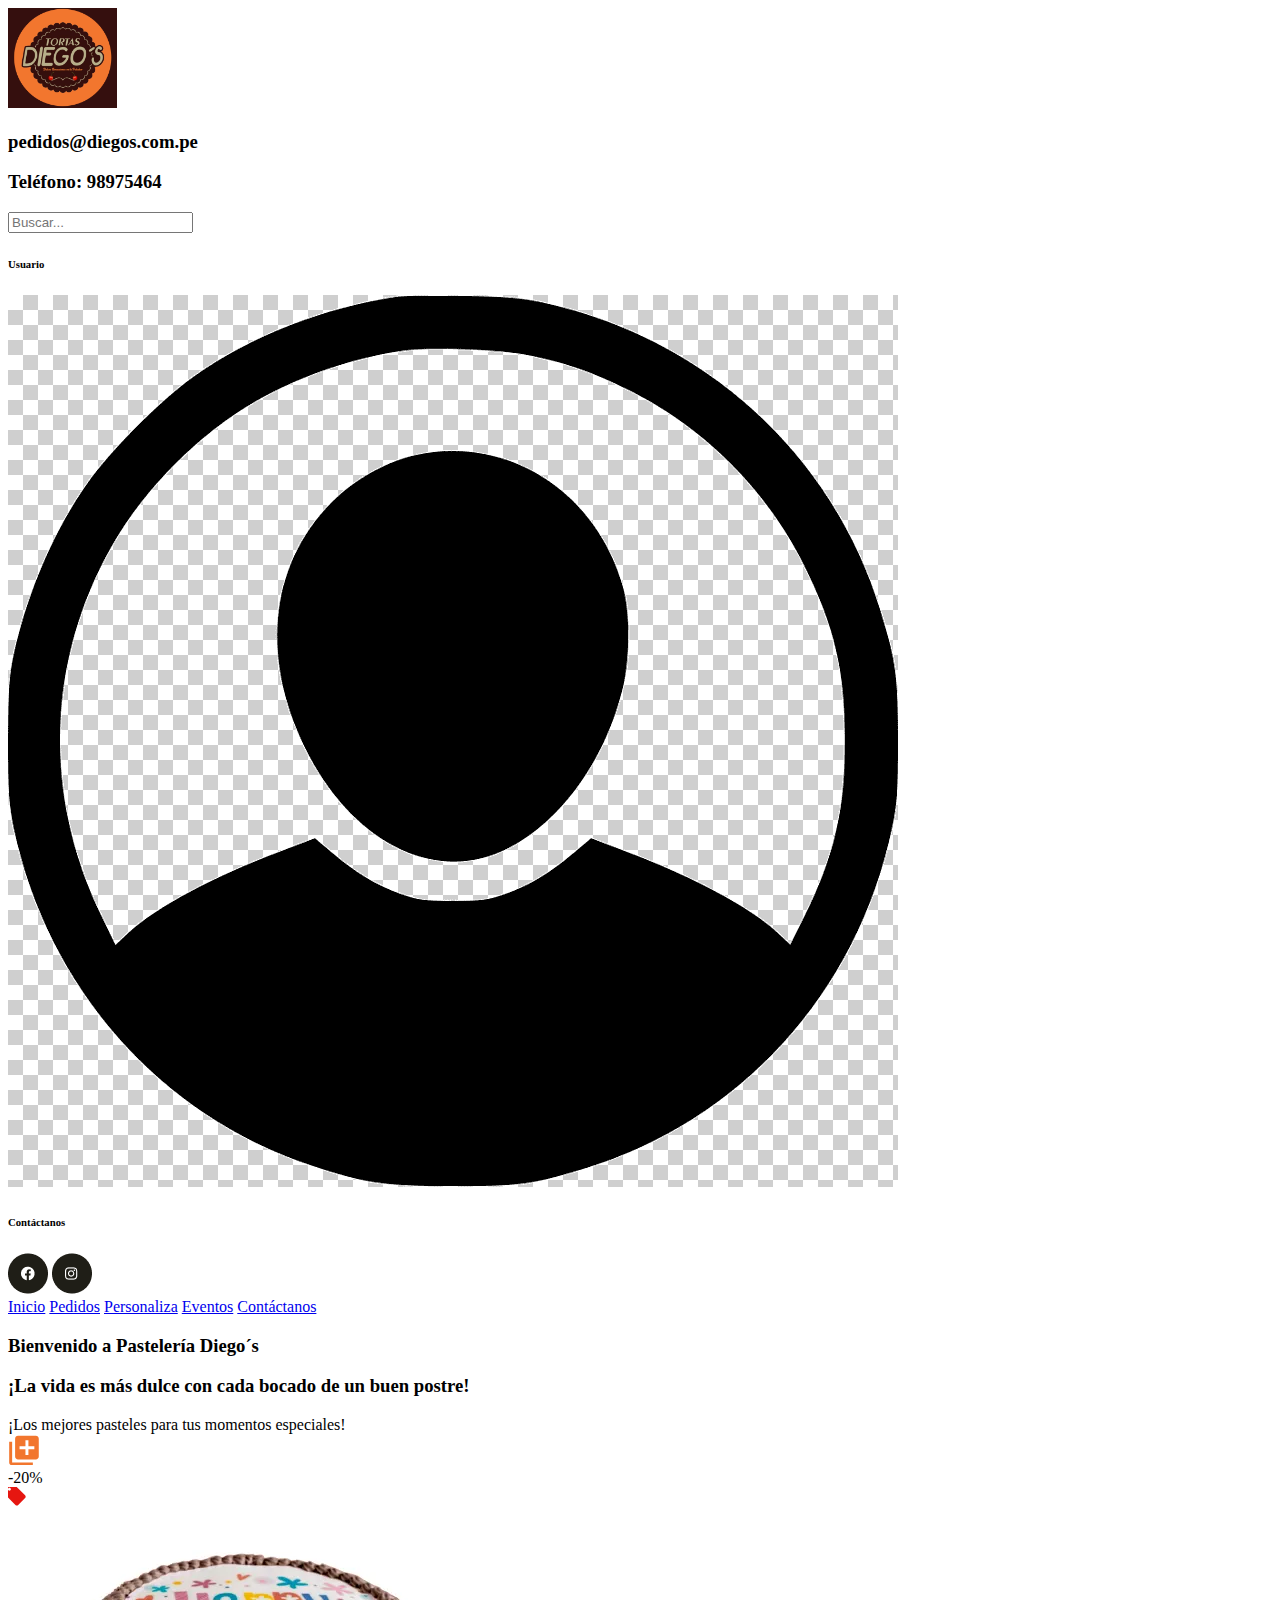
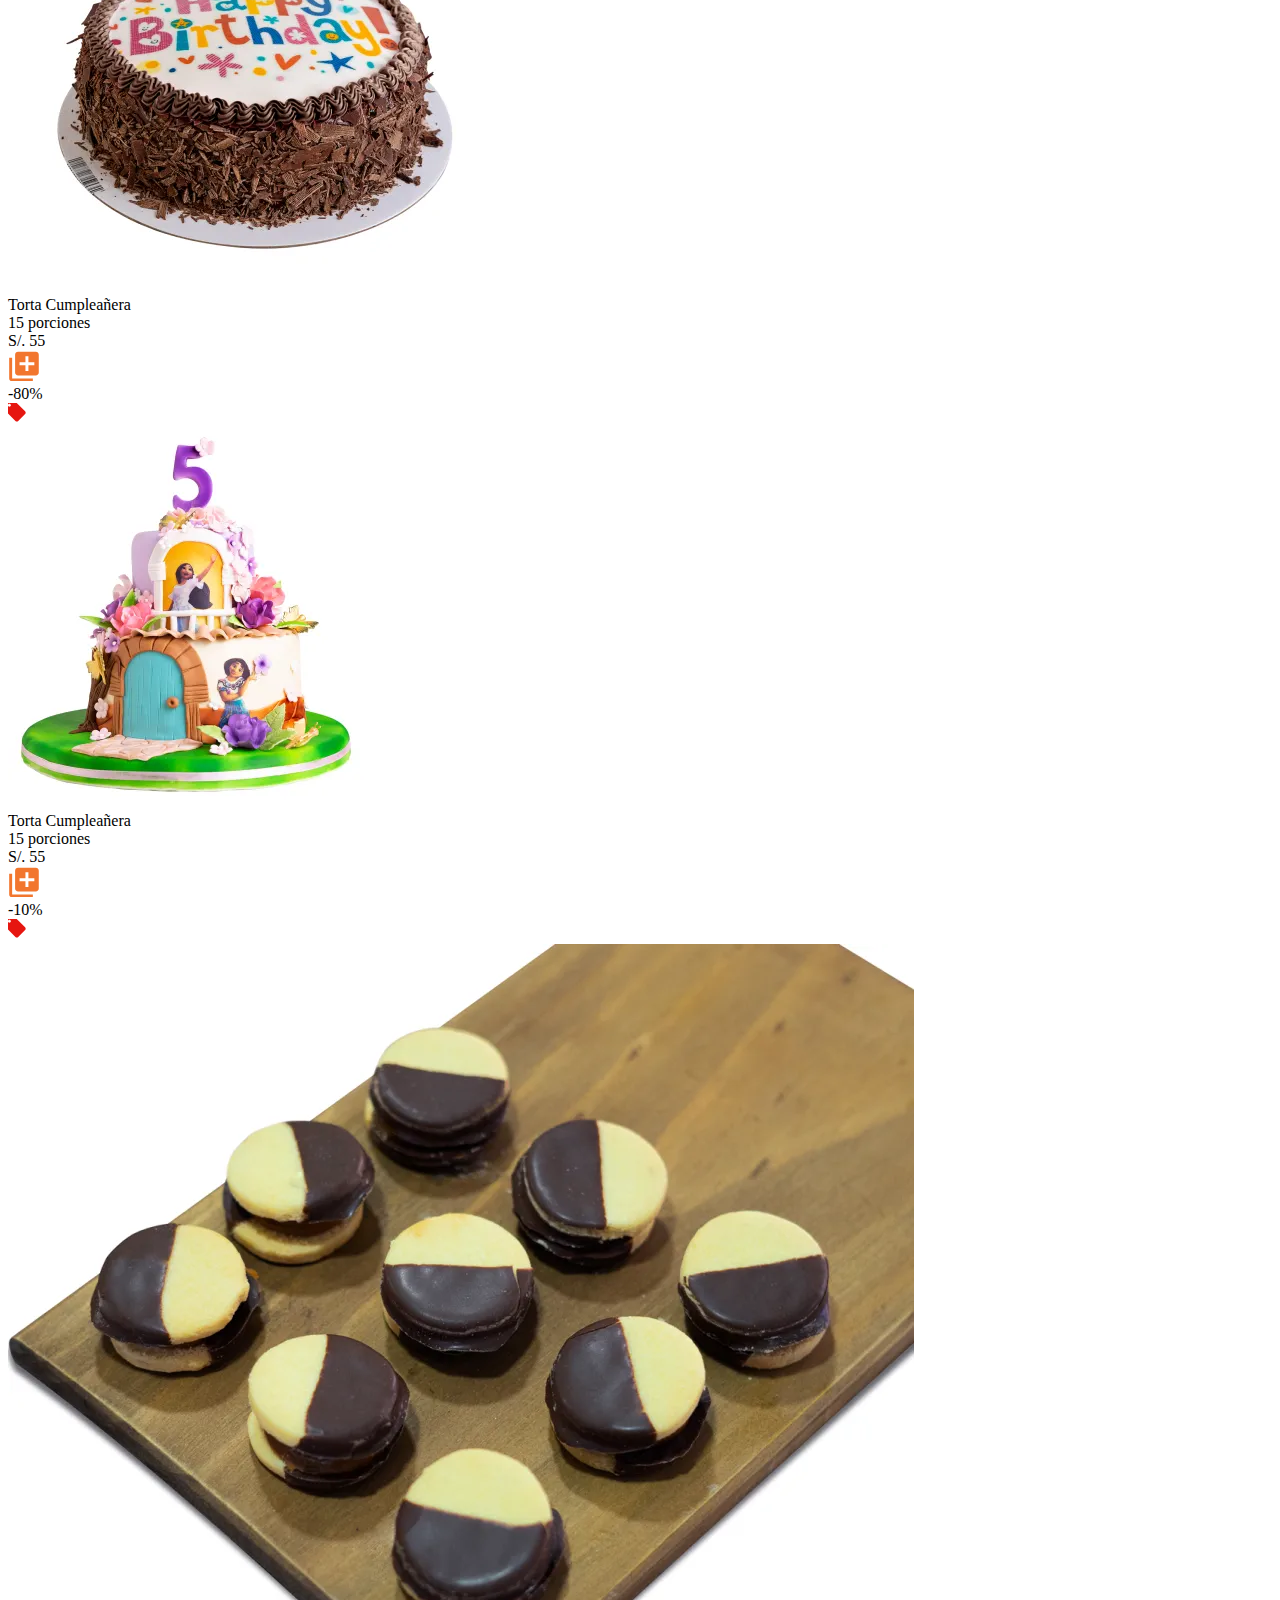
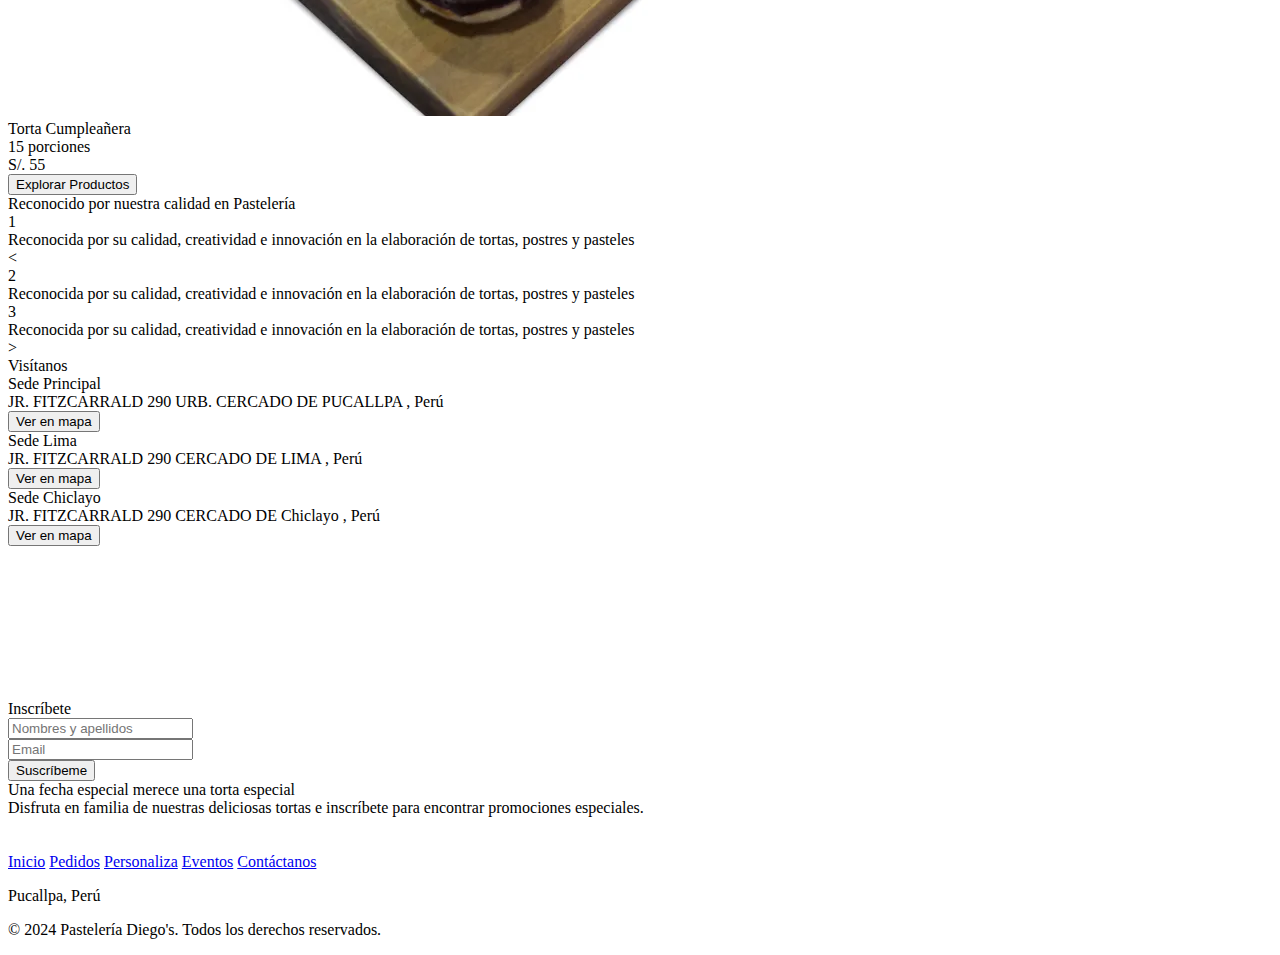
==== commit 7b199260: "update de estructura de proyecto e index" ====
--- a/index.html
+++ b/index.html
@@ -1,37 +1,43 @@
 <!DOCTYPE html>
 <html lang="en">
-
 <head>
     <meta charset="UTF-8">
     <meta name="viewport" content="width=device-width, initial-scale=1.0">
-    <link rel="stylesheet" href="css/pasteleria.css">
-    <title>Degos's Pastelería</title>
+    <link rel="stylesheet" href="CSS/Pasteleria.css">
+    <title>Diego's Pasteleria</title>
 </head>
-
-<body onload="inicio(); slide(); hora()">
-
-
-
+<body>
     <header>
+        <div class="contenedor header-padre">
+            <div class="logo-pasteleria">
+                <a href="/Index/Pasteleria.html"><img src="IMG/FONDOS/logo-pasteleria.png" alt=""></a>
+            </div>
+            <div class="menu-principal">
+                <div>
+                    <h3>pedidos@diegos.com.pe</h3>
+                </div>
+                <div>
+                    <h3>Teléfono: 98975464</h3>
+                </div>
+                <div class="barra-busqueda">
+                    <input type="text" placeholder="Buscar..." class="input-busqueda"></input>
+                </div>
+            </div>
+            <div class="menu-icon">
+                <div class="usuario">
+                    <h6>Usuario</h6>
+                    <img src="IMG/ICONOS/usuario.png" alt="">
+                </div>
+                <div class="redes">
+                    <h6>Contáctanos</h6>
+                    <img src="IMG/ICONOS/rs-2.png" alt="">
+                    <img src="IMG/ICONOS/rs-4.png" alt="">
+                </div>
+            </div>
+        </div>
         <div>
-            <section class="contenedor header-padre" id="headerPadre">
-                <a href="/"><img src="img/image/logo-pasteleria.png" alt=""></a>
-                <div>
-                    <div>
-                        <div>pedidos@diegos.com.pe</div>
-                        <div>telefono 98975464</div>
-                    </div>
-                    <div>Barra de busqueda</div>
-                </div>
-                <div class="menu-icons">
-                    <img src="img/icons/buscar.png" alt="">busq
-                    <img src="img/icons/car.png" alt="">car
-                </div>
-            </section>
-        </div>
-        <div>
-            <nav class="contenedor">
-                <div class="menus navegation">
+            <nav class="contenedor-menu">
+                <div class="menu-navegacion">
                     <div class="menu-links">
                         <a href="#" class="active">Inicio</a>
                         <a href="#">Pedidos</a>
@@ -44,18 +50,17 @@
         </div>
     </header>
 
-
-
-
-
     <main>
         <div class="banner">
-            <div class="contenedor" ></div>
-        </div>
-        <div>
-            <div class="contenedor bienvenida" >
-                <div class="titulo">Bienvenido a Pastelería Diego´s</div>
-                <div class="parrafo">¡La vida es más dulce con cada bocado de un buen postre!</div>
+            <div class="contenedor"></div>
+        </div>
+
+        <div class="contenedor-bienvenida">
+            <div class="titulo">
+                <h3>Bienvenido a Pastelería Diego´s</h3>
+            </div>
+            <div class="parrafo">
+                <h3>¡La vida es más dulce con cada bocado de un buen postre!</h3>
             </div>
         </div>
 
@@ -65,14 +70,14 @@
                 <div class="lista">
                     <div class="cad-producto-sm">
                         <div class="eventos">
-                            <div><img src="img/icons/icono-agregar.png" alt=""></div>
+                            <div><img src="IMG/ICONOS/icono-agregar.png" alt=""></div>
                             <div class="descuento">
                                 <div>-20%</div>
-                                <img src="img/icons/icono-descuento.png" alt="">
+                                <img src="IMG/ICONOS/icono-descuento.png" alt="">
                             </div>
                         </div>
                         <div class="imagen center">
-                            <img src="img/products/img1.webp" alt="">
+                            <img src="IMG/PRODUCTOS/img1.webp" alt="">
                         </div>
                         <div class="informacion">
                             <div>Torta Cumpleañera</div>
@@ -82,14 +87,14 @@
                     </div>
                     <div class="cad-producto-sm">
                         <div class="eventos">
-                            <div><img src="img/icons/icono-agregar.png" alt=""></div>
+                            <div><img src="IMG/ICONOS/icono-agregar.png" alt=""></div>
                             <div class="descuento">
                                 <div>-80%</div>
-                                <img src="img/icons/icono-descuento.png" alt="">
+                                <img src="IMG/ICONOS/icono-descuento.png" alt="">
                             </div>
                         </div>
                         <div class="imagen center">
-                            <img src="img/products/img2.webp" alt="">
+                            <img src="IMG/PRODUCTOS/img2.webp" alt="">
                         </div>
                         <div class="informacion">
                             <div>Torta Cumpleañera</div>
@@ -99,14 +104,14 @@
                     </div>
                     <div class="cad-producto-sm">
                         <div class="eventos">
-                            <div><img src="img/icons/icono-agregar.png" alt=""></div>
+                            <div><img src="IMG/ICONOS/icono-agregar.png" alt=""></div>
                             <div class="descuento">
                                 <div>-10%</div>
-                                <img src="img/icons/icono-descuento.png" alt="">
+                                <img src="IMG/ICONOS/icono-descuento.png" alt="">
                             </div>
                         </div>
                         <div class="imagen center">
-                            <img src="img/products/img3.webp" alt="">
+                            <img src="IMG/PRODUCTOS/img3.webp" alt="">
                         </div>
                         <div class="informacion">
                             <div>Torta Cumpleañera</div>
@@ -116,31 +121,34 @@
                     </div>
                 </div>
                 <div class="eventos">
-                    <button type="button" class="boton-principal" >Explorar Productos</button>
+                    <button type="button" class="boton-principal">Explorar Productos</button>
                 </div>
             </div>
         </div>
 
         <div class="conocenos">
             <div class="contenedor">
-                <div class="titulo">Reconocido por nuestra <span class="titulo-cabecera">calidad en Pastelería</span></div>
+                <div class="titulo">Reconocido por nuestra <span class="titulo-cabecera">calidad en Pastelería</span>
+                </div>
                 <div class="lista">
                     <div class="cardInfo">
-                        <div class="ciruclo">1</div>
-                        <div class="cardInfo-frase">Reconocida por su calidad, creatividad e innovación en la elaboración de tortas, postres y pasteles</div>
+                        <div class="circulo">1</div>
+                        <div class="cardInfo-frase">Reconocida por su calidad, creatividad e innovación en la
+                            elaboración de tortas, postres y pasteles</div>
                         <div class="boton-control ciruclo flotarIzq">&lt;</div>
                     </div>
                     <div class="cardInfo">
-                        <div class="ciruclo">2</div>
-                        <div class="cardInfo-frase">Reconocida por su calidad, creatividad e innovación en la elaboración de tortas, postres y pasteles</div>
+                        <div class="circulo">2</div>
+                        <div class="cardInfo-frase">Reconocida por su calidad, creatividad e innovación en la
+                            elaboración de tortas, postres y pasteles</div>
                     </div>
                     <div class="cardInfo">
-                        <div class="ciruclo">3</div>
-                        <div class="cardInfo-frase">Reconocida por su calidad, creatividad e innovación en la elaboración de tortas, postres y pasteles</div>
+                        <div class="circulo">3</div>
+                        <div class="cardInfo-frase">Reconocida por su calidad, creatividad e innovación en la
+                            elaboración de tortas, postres y pasteles</div>
                         <div class="boton-control ciruclo flotarDer">&gt;</div>
                     </div>
                 </div>
-
             </div>
         </div>
 
@@ -152,114 +160,82 @@
                         <div class="direccion">
                             <div class="sede">Sede Principal</div>
                             <div>JR. FITZCARRALD 290 URB. CERCADO DE PUCALLPA , Perú</div>
-                            <div><button type="button" class="boton-secundario" >Ver en mapa</button></div>
+                            <div><button type="button" class="boton-secundario">Ver en mapa</button></div>
                         </div>
                         <div class="direccion">
                             <div class="sede">Sede Lima</div>
                             <div>JR. FITZCARRALD 290 CERCADO DE LIMA , Perú</div>
-                            <div><button type="button" class="boton-secundario" >Ver en mapa</button></div>
+                            <div><button type="button" class="boton-secundario">Ver en mapa</button></div>
                         </div>
                         <div class="direccion">
                             <div class="sede">Sede Chiclayo</div>
                             <div>JR. FITZCARRALD 290 CERCADO DE Chiclayo , Perú</div>
-                            <div><button type="button" class="boton-secundario" >Ver en mapa</button></div>
+                            <div><button type="button" class="boton-secundario">Ver en mapa</button></div>
                         </div>
                     </div>
                 </div>
                 <div class="mapa">
-                    <iframe src="https://www.google.com/maps/embed?pb=!1m18!1m12!1m3!1d986.7903042842677!2d-74.5389762377034!3d-8.385799001140336!2m3!1f0!2f0!3f0!3m2!1i1024!2i768!4f13.1!3m3!1m2!1s0x91a3bcfba9cbb489%3A0x62aa0c43dff60b84!2sPasteleria%20Diegos!5e0!3m2!1ses-419!2spe!4v1733118226648!5m2!1ses-419!2spe" width="100%" height="100%" style="border:0;" allowfullscreen="" loading="lazy"></iframe>
-                </div>
-            </div>
-        </div>
-
-        
+                    <iframe
+                        src="https://www.google.com/maps/embed?pb=!1m18!1m12!1m3!1d986.7903042842677!2d-74.5389762377034!3d-8.385799001140336!2m3!1f0!2f0!3f0!3m2!1i1024!2i768!4f13.1!3m3!1m2!1s0x91a3bcfba9cbb489%3A0x62aa0c43dff60b84!2sPasteleria%20Diegos!5e0!3m2!1ses-419!2spe!4v1733118226648!5m2!1ses-419!2spe"
+                        width="100%" height="100%" style="border:0;" allowfullscreen="" loading="lazy"></iframe>
+                </div>
+            </div>
+        </div>
+
         <div class="inscribete">
             <div class="contenedor">
-
                 <div class="formulario">
                     <div class="titulo-cabecera">Inscríbete</div>
-                    <div>
-                        <form action="inscribiteForm">
-                            <div>
-                                <input type="text" id="nombresApellidos" placeholder="Nombres y apellidos">
-                            </div>
-                            <div>
-                                <input type="text" id="email" placeholder="Email">
-                            </div>
-                        </form>
-                    </div>
+                    <form action="inscribiteForm">
+                        <div>
+                            <input type="text" id="nombresApellidos" placeholder="Nombres y apellidos">
+                        </div>
+                        <div>
+                            <input type="email" id="email" placeholder="Email">
+                        </div>
+                        <div>
+                            <button type="submit" class="boton">Suscríbeme</button>
+                        </div>
+                    </form>
                 </div>
                 <div class="informacion">
-                    <div>Una fecha especial merece una torta especial</div>
-                    <div>Disfruta en familia de nuestras deliciosas tortas e inscríbete para encontrar promociones especiales.</div>
-                </div>
-
-            </div>
-        </div>
-
-
-
-        <div class="test">
-
-        </div>
-
-
-        <div class="cardProducts contenedor">
-            <div class="titulos">
-                <span>Recently Added</span><br>
-                Latest Products
-            </div>
-            <div class="grilla-productos">
-                <div class="grupo-producto">
-                    <img src="img/products/prod-cebollas.png" alt="" onclick="mostrarDetalleProduct(1)">
-                    <div class="detalle texto-centro" id="detalle-1">
-                        Onions </br>
-                        <span>$20.00</span>
-                    </div>
-                </div>
-                <div class="grupo-producto">
-                    <img src="img/products/prod-zanahoria.png" alt="" onclick="mostrarDetalleProduct(2)">
-                    <div class="detalle texto-centro" id="detalle-2">
-                        Carrot </br>
-                        <span>$50.00</span>
-                    </div>
-                </div>
-                <div class="grupo-producto">
-                    <img src="img/products/prod-tomates.png" alt="" onclick="mostrarDetalleProduct(3)">
-                    <div class="detalle texto-centro" id="detalle-3">
-                        Tomate </br>
-                        <span>$50.00</span>
-                    </div>
-                </div>
-            </div>
-        </div>
-        <div class="slide">
-           <div class="contenedor">
-            <h3 id="titulo-banner">Be Healthy & Eat Only Fresh <br>
-                Organic Vagetables</h3>
-                <button>Shop Now </button>
-           </div>
-        </div>
-
-
-
-        <div id="footer" class="footer">
-            <div class="marco">
-                <div>
-                    <img src="img/logo-blanco.png" alt="">
-                </div>
-                <span>There are many variations of passages of lorem ipsum available, but the majority suffered.</span>
-                <div class="grupo-redes">
-                    <img src="img/icons/rs-1.png" alt="" onmouseover="cambiarBorde(true)" onmouseout="cambiarBorde(false)">
-                    <img src="img/icons/rs-2.png" alt="" onmouseover="cambiarBorde(true)" onmouseout="cambiarBorde(false)">
-                    <img src="img/icons/rs-3.png" alt="" onmouseover="cambiarBorde(true)" onmouseout="cambiarBorde(false)">
-                    <img src="img/icons/rs-4.png" alt="" onmouseover="cambiarBorde(true)" onmouseout="cambiarBorde(false)">
-                </div>
-            </div>
-        </div>
-        
+                    <div class="titulo">Una fecha especial merece una torta especial</div>
+                    <div class="descripcion">
+                        Disfruta en familia de nuestras deliciosas tortas e inscríbete para encontrar promociones especiales.
+                    </div>
+                </div>
+            </div>
+        </div>      
     </main>
-    <script src="index.js"></script>
+
+    <footer class="footer">
+        <!-- Botón flotante -->
+        <a href="carrito.html" class="btn-flotante" title="Ir al carrito">
+            <img src="IMG/ICONOS/carrito-compra.svg" alt="Carrito" /> 
+        </a>
+        <div class="footer-nav">
+            <a href="#inicio">Inicio</a>
+            <a href="#pedidos">Pedidos</a>
+            <a href="#personaliza">Personaliza</a>
+            <a href="#eventos">Eventos</a>
+            <a href="#contacto">Contáctanos</a>
+        </div>
+        <div class="footer-social">
+            <a href="https://www.facebook.com" target="_blank" aria-label="Facebook">
+                <i class="fab fa-facebook-f"></i>
+            </a>
+            <a href="https://www.instagram.com" target="_blank" aria-label="Instagram">
+                <i class="fab fa-instagram"></i>
+            </a>
+        </div>
+        <div class="footer-info">
+            <p>Pucallpa, Perú</p>
+            <p>&copy; 2024 Pastelería Diego's. Todos los derechos reservados.</p>
+        </div>
+    </footer>
+    
+    
+
+    <script src="js/Pasteleria.js"></script>
 </body>
-
 </html>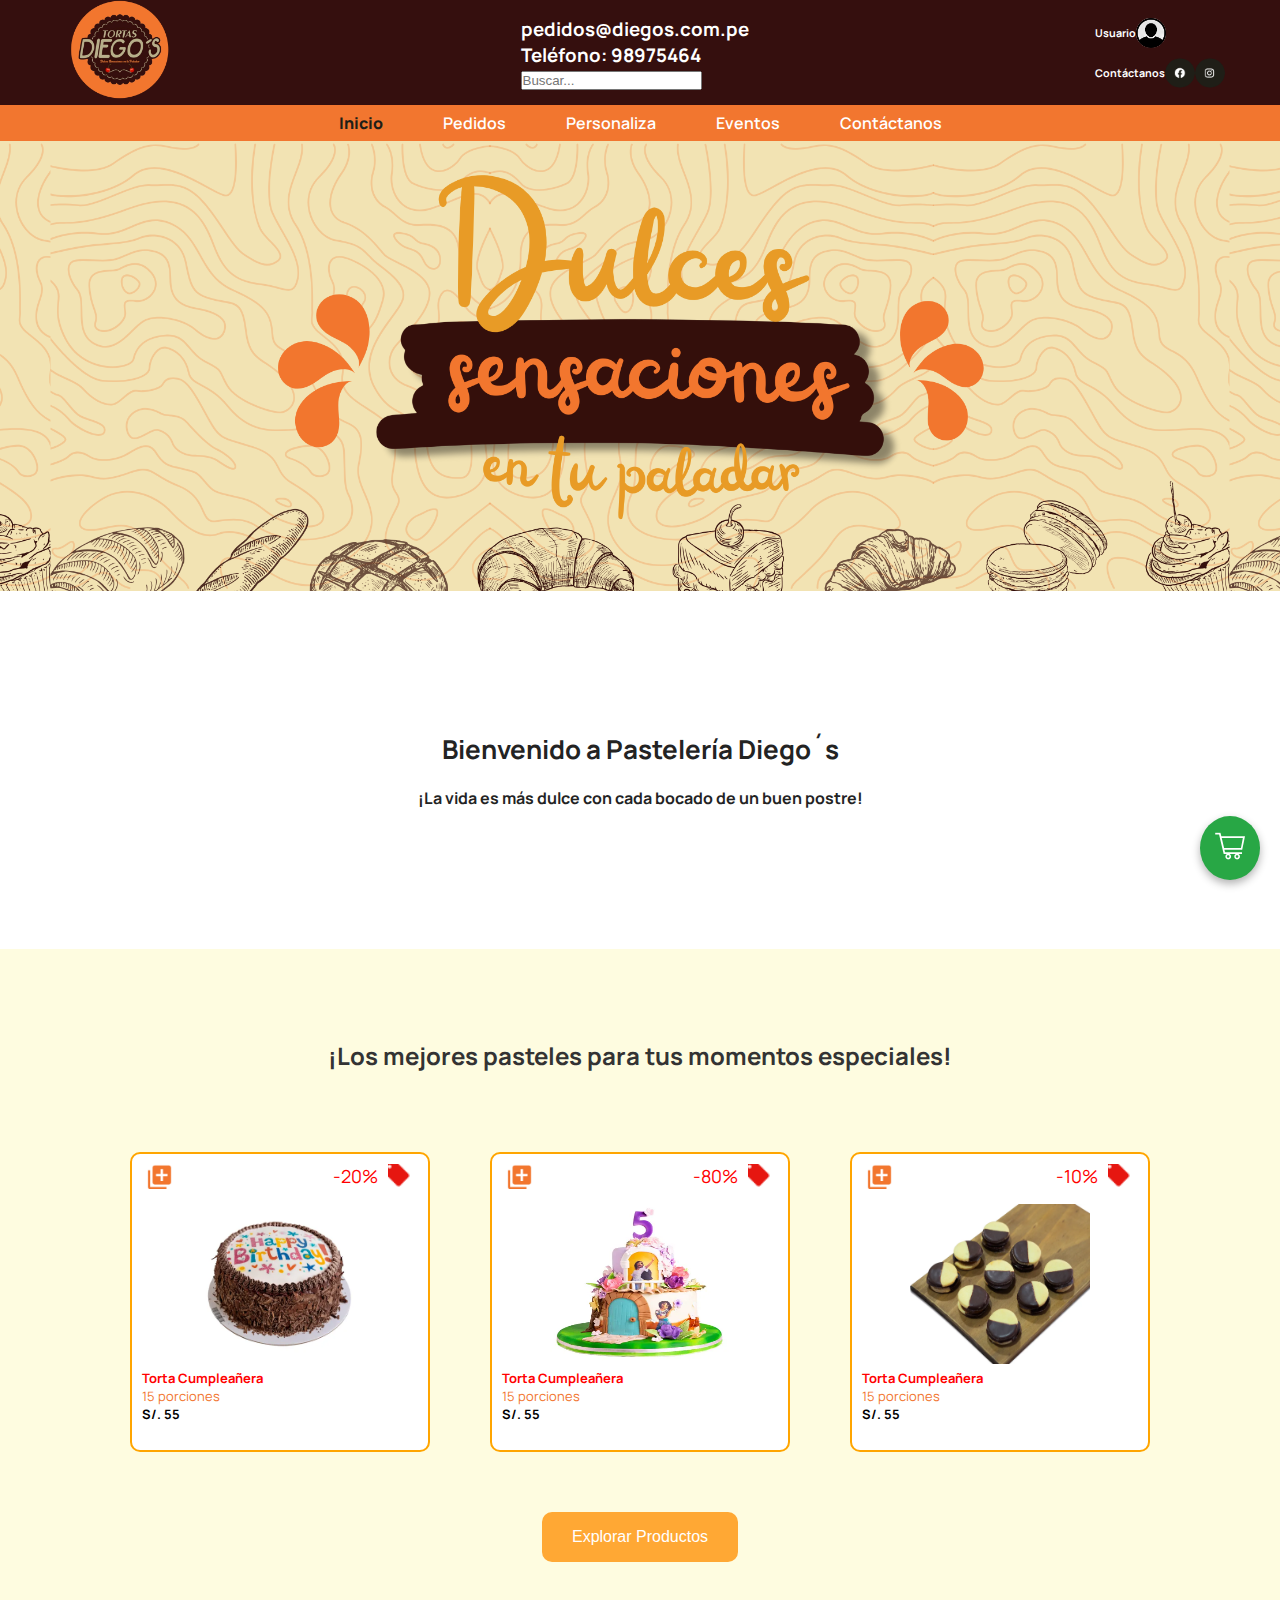
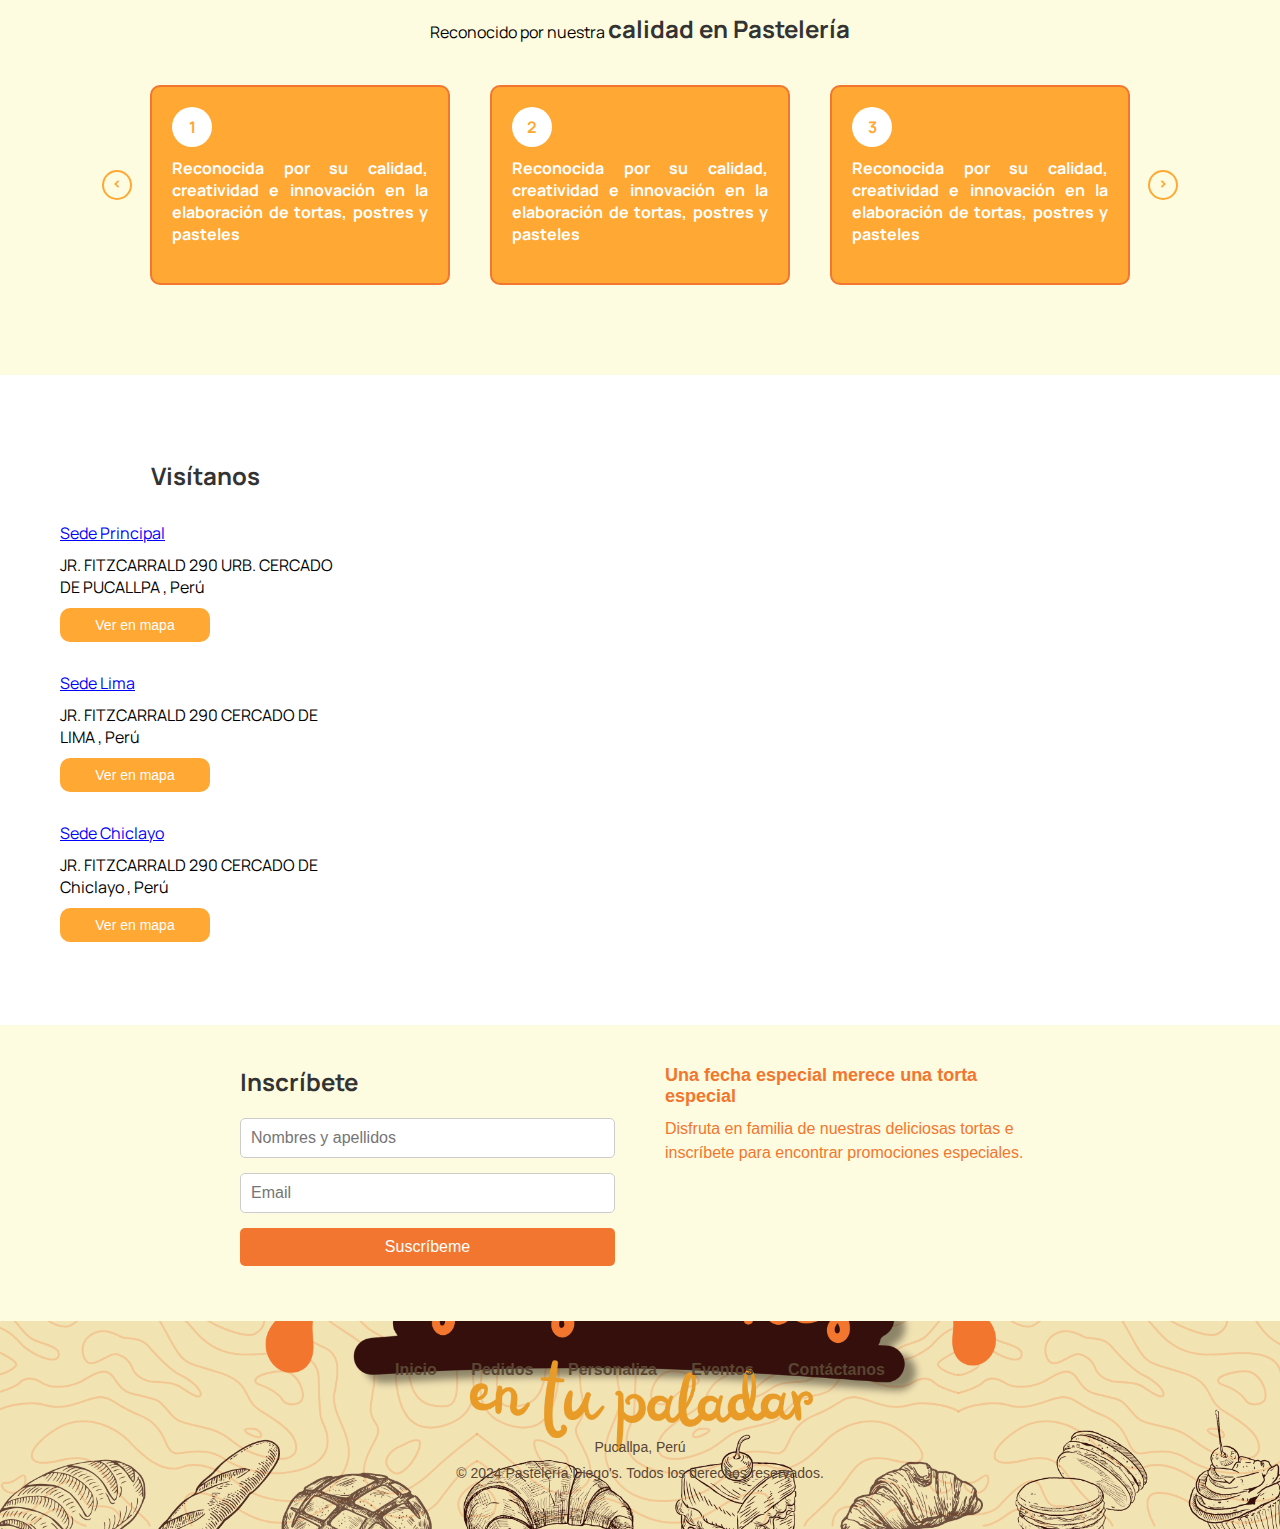
==== commit 1b71c814: "se agrega pag de catalogo y carrito de compra, un avance" ====
--- a/index.html
+++ b/index.html
@@ -121,7 +121,9 @@
                     </div>
                 </div>
                 <div class="eventos">
-                    <button type="button" class="boton-principal">Explorar Productos</button>
+                    <a href="WEB/catalogo-productos.html" >
+                        <button type="button" class="boton-principal">Explorar Productos</button>
+                    </a>
                 </div>
             </div>
         </div>
@@ -210,7 +212,7 @@
 
     <footer class="footer">
         <!-- Botón flotante -->
-        <a href="carrito.html" class="btn-flotante" title="Ir al carrito">
+        <a href="WEB/carrito-compras.html" class="btn-flotante" title="Ir al carrito">
             <img src="IMG/ICONOS/carrito-compra.svg" alt="Carrito" /> 
         </a>
         <div class="footer-nav">
--- a/CSS/Pasteleria.css
+++ b/CSS/Pasteleria.css
@@ -0,0 +1,522 @@
+@import url('https://fonts.googleapis.com/css2?family=Covered+By+Your+Grace&family=Manrope:wght@200..800&display=swap');
+
+body{
+    font-family: "Manrope", serif;
+}
+*{
+    box-sizing: border-box;
+    margin: 0;
+    padding: 0;
+}
+
+a{
+    text-decoration: none;
+}
+/*--------------------------FIN CSS GENERAL--------------------------------*/
+.contenedor{
+    width: 1170px;
+    margin: 0 auto;
+}
+.contenedor-header{
+    margin: 0 auto;
+    padding: 10px;
+}
+header .header-padre{
+    display: flex;
+    justify-content: space-between;
+    align-items: center;
+    gap: 60px;
+    color: white;
+}
+
+.menu-icon img{
+    width: 30px;
+    height: 30px;
+    border-radius: 15px;
+}
+
+.usuario{
+    display: flex;
+    margin-bottom: 10px;
+    align-items: center;
+}
+.redes{
+    display: flex;
+    margin-top: 10px;
+    align-items: center;
+}
+.logo-pasteleria{
+    margin-left: 10px;
+}
+
+header {
+    background-color: #350F0E;
+}
+header > div:last-child {
+    background-color: #F2762F;
+}
+
+header{
+    align-items: center;
+    gap: 60px;
+    color: white;
+}
+
+nav .menu-navegacion .menu-links {
+    display: flex;
+    justify-content: center;
+    align-items: center;
+    gap: 60px;
+}
+
+nav .menu-navegacion .menu-links a{
+    font-size: 16px;
+    font-weight: 600;
+    line-height: 36px;
+    color: #FFFFFF;
+}
+
+nav .menu-navegacion .menu-links a.active{
+    font-weight: 800;
+    color: #1F1E17;
+}
+
+/*-------------------------------- FIN CSS HEADER---------------------------*/
+
+main .banner{
+    background-image: url(../IMG/FONDOS/fondo_pasteleria.png);
+    background-size: contain;
+    background-position: center;
+    padding: 225px 0;
+}
+
+main .contenedor-bienvenida{
+    display: flex;
+    flex-direction: column;
+    align-items: center;
+    gap: 20px;
+    padding-top: 140px;
+    padding-bottom: 140px;
+}
+
+/*--------------------------------- FIN CSS MENU (BANNER) ------------------------*/
+.titulo-cabecera {
+    font-family: "Manrope", serif;
+    font-size: 28px;
+    font-weight: 500;
+    color: #232323;
+
+}
+
+.titulo h3 {
+    font-family: "Manrope", serif;
+    font-size: 26px;
+    color: #232323;
+    
+}
+
+.parrafo h3 {
+    font-family: "Manrope", serif;
+    font-size: 16px;
+    color: #232323;
+
+}
+
+.contenedor-bienvenida h3 {
+    text-align: center;
+}
+
+/* ---------------------------------FIN CSS TEXTO H3 -----------------------------*/
+
+.destacados{
+    background-color: #FEFCE0;
+    padding-top: 90px;
+    padding-bottom: 0px;
+}
+.catalogo{
+    background-color: #FEFCE0;
+    padding-top: 15px;
+    padding-bottom: 0px;
+}
+
+.destacados .contenedor , .catalogo .contenedor{
+    display: flex;
+    flex-direction: column;
+    align-items: center;
+    gap: 60px;
+    padding-bottom: 40px;
+}
+
+.destacados .lista , .catalogo .lista{
+    display: flex;
+    justify-content: space-between;
+    align-items: center;
+    gap: 60px;
+    flex-wrap: wrap;
+}
+
+.cad-producto-sm {
+    background-color: #fff;
+    border: 2px solid orange;
+    border-radius: 10px;
+    width: 300px;
+    height: 300px;
+}
+
+.cad-producto-sm .eventos{
+    display: flex;
+    justify-content: space-between;
+    padding: 10px 15px;
+}
+
+.cad-producto-sm .eventos img {
+    width: 25px;
+    height: 25px;
+}
+
+.cad-producto-sm .imagen img {
+    width: 180px;
+    height: 160px;
+}
+
+.descuento{
+    display: flex;
+    color: red;
+    font-size: 18px;
+    gap: 10px;
+}
+
+.cad-producto-sm .informacion {
+    padding-right: 10px;
+    padding-left: 10px;
+}
+
+.cad-producto-sm .informacion div:nth-child(1){
+    font-size: 13px;
+    color: red;
+    font-weight: 700;
+}
+
+.cad-producto-sm .informacion div:nth-child(2){
+    font-size: 13px;
+}
+
+.cad-producto-sm .informacion div:nth-child(3){
+    font-size: 13px;
+    color: black;
+    font-weight: 700;
+}
+
+.center{
+    text-align: center;
+}
+
+/*--------------------------------------  FIN CSS DESTACADOS --------------------------*/
+
+.boton-principal{
+    background-color: #FFA834;
+    border-radius: 10px;
+    font-size: 16px;
+    font-weight: 300;
+    line-height: 30px;
+    color: #fff;
+    padding: 10px 30px;
+    border: none;
+    /*margin-top: 45px;*/
+}
+
+.boton-secundario{
+    background-color: #FFA834;
+    border-radius: 10px;
+    font-size: 14px;
+    font-weight: 300;
+    line-height: 30px;
+    color: #fff;
+    padding: 2px 8px;
+    border: none;
+    /*margin-top: 45px;*/
+    width: 150px;
+}
+
+/*------------------------  FIN CSS BOTONES --------------------------*/
+
+.conocenos {
+    background-color: #FEFCE0;
+    padding-top: 10px;
+    padding-bottom: 90px;
+}
+
+.conocenos .contenedor {
+    display: flex;
+    flex-direction: column;
+    align-items: center;
+    justify-content: center;
+    gap: 40px;
+}
+
+.conocenos .lista {
+    display: flex;
+    justify-content: center;
+    gap: 40px;
+
+}
+
+.conocenos .lista .cardInfo {
+    width: 300px;
+    height: 200px;
+    background-color: #FFA834;
+    border: 2px solid #F2762F;
+    border-radius: 10px; 
+    padding: 20px 20px 20px 20px;
+    text-align: justify;
+    position: relative;
+}
+
+.circulo {
+    width: 40px; 
+    height: 40px; 
+    border-radius: 50%; 
+    display: flex;
+    align-items: center;
+    justify-content: center;
+}
+
+.cardInfo .circulo {
+    background-color: #fff;
+    color: #FFA834;
+    width: 40px;
+    font-size: 16px;
+    font-weight: 700;
+}
+
+.cardInfo .cardInfo-frase{
+    margin-top: 10px;
+    color: #FFF;
+    font-size: 16px;
+    font-weight: 700;
+}
+
+.conocenos .lista .boton-control{
+    background-color: #FEFCE0;
+    color: #FFA834;
+    border: 2px solid #FFA834;
+    width: 30px;
+    height: 30px;
+    text-align: center;
+    font-size: 16px;
+    font-weight: 700;
+    border-radius: 50%;
+}
+.conocenos .lista .flotarIzq{
+    position: absolute;
+    top: 50%;
+    transform: translateY(-50%);
+    left: -50px;
+}
+.conocenos .lista .flotarDer{
+    position: absolute;
+    top: 50%;
+    transform: translateY(-50%);
+    right: -50px;
+}
+
+/*-----------------------------------------  FIN CSS CONOCENOS ----------------------------------------*/
+
+.ubicanos {
+    background-color: #fff;
+    padding-top: 50px;
+    padding-bottom: 50px;
+}
+
+.ubicanos .contenedor{
+    display: flex;
+    align-items: center;
+    justify-content: center;
+    /*border: 1px solid black;*/
+    gap: 60px;
+    height: 550px;
+}
+
+.ubicanos .direcciones{
+    display: flex;
+    flex-direction: column;
+    align-items: center;
+    justify-content: center;
+    padding: 20px 5px;
+    /*border: 1px solid green;*/
+}
+
+.ubicanos .lista{
+    display: flex;
+    flex-direction: column;
+    align-items: center;
+    justify-content: center;
+    gap: 20px;
+}
+
+.direccion div{
+    margin-top: 10px;
+}
+
+.direccion div:first-child{
+    color: blue;
+    text-decoration: underline;
+}
+
+.mapa {
+    width: 100%; /* Ancho completo del contenedor */
+    height: 100%; /* Altura del mapa */
+    max-width: 1000px; /* Puedes ajustar el tamaño según sea necesario */
+    margin: 0 auto; /* Centrar el mapa si es necesario */
+    /*border: 1px solid rgb(83, 27, 100);*/
+}
+
+/*---------------------------------------  FIN CSS UBICANOS ----------------------------------*/
+.inscribete {
+    background-color: #FEFCE0;
+    padding: 40px 20px;
+    font-family: Arial, sans-serif;
+}
+
+.inscribete .contenedor {
+    display: flex;
+    align-items: flex-start;
+    justify-content: space-between;
+    max-width: 800px;
+    margin: 0 auto;
+    gap: 50px;
+}
+
+.formulario {
+    text-align: left;
+    flex: 1;
+}
+
+.titulo-cabecera {
+    font-size: 24px;
+    font-weight: bold;
+    color: #333;
+    margin-bottom: 20px;
+}
+
+.titulo-cabecera-simple {
+    font-size: 24px;
+    font-weight: bold;
+    color: #333;
+}
+
+form div {
+    margin-bottom: 15px;
+}
+
+form input {
+    width: 100%;
+    padding: 10px;
+    font-size: 16px;
+    border: 1px solid #ccc;
+    border-radius: 5px;
+}
+
+.boton {
+    background-color: #F2762F;
+    color: white;
+    border: none;
+    padding: 10px 15px;
+    font-size: 16px;
+    border-radius: 5px;
+    cursor: pointer;
+    width: 100%;
+}
+
+.boton:hover {
+    background-color: #D45C1A;
+}
+
+.informacion {
+    flex: 1;
+    color: #F2762F;
+}
+
+.informacion .titulo {
+    font-size: 18px;
+    font-weight: bold;
+    margin-bottom: 10px;
+}
+
+.informacion .descripcion {
+    font-size: 16px;
+    line-height: 1.5;
+}
+
+/*---------------------------------------  FIN CSS INSCRIBETE ----------------------------------*/
+
+.footer {
+    background: url('/IMG/FONDOS/fondo_pasteleria.png') no-repeat center bottom;
+    background-size: cover; /* La imagen ocupará todo el fondo del footer */
+    text-align: center;
+    padding: 40px 20px;
+    font-family: Arial, sans-serif;
+    color: #5A4633;
+}
+
+.footer-nav {
+    margin-bottom: 20px;
+}
+
+.footer-nav a {
+    color: #5A4633;
+    text-decoration: none;
+    margin: 0 15px;
+    font-size: 16px;
+    font-weight: bold;
+}
+
+.footer-nav a:hover {
+    text-decoration: underline;
+}
+
+.footer-social {
+    margin-bottom: 15px;
+}
+
+.footer-social a {
+    color: #5A4633;
+    font-size: 20px;
+    margin: 0 10px;
+    text-decoration: none;
+}
+
+.footer-social a:hover {
+    color: #F2762F;
+}
+
+.footer-info p {
+    margin: 5px 0;
+    font-size: 14px;
+    line-height: 1.5;
+}
+
+
+/*---------------------------------------  FIN CSS FOOTER ----------------------------------*/
+/* Estilo para el botón flotante */
+.btn-flotante {
+    position: fixed;        /* El botón se mantiene fijo en la pantalla */
+    bottom: 20px;           /* Se ubica 20px desde el fondo */
+    right: 20px;            /* Se ubica 20px desde la derecha */
+    background-color: #28a745; /* Color de fondo del botón (puedes cambiarlo) */
+    border-radius: 50%;     /* Redondea los bordes para hacerlo circular */
+    padding: 15px;          /* Tamaño del botón */
+    box-shadow: 0 4px 8px rgba(0, 0, 0, 0.3); /* Sombra sutil */
+    transition: background-color 0.3s ease; /* Animación al pasar el mouse */
+    text-decoration: none;  /* Eliminar subrayado */
+}
+
+.btn-flotante img {
+    width: 30px;            /* Tamaño del icono */
+    height: 30px;           /* Tamaño del icono */
+}
+
+/* Efecto hover */
+.btn-flotante:hover {
+    background-color: #218838; /* Cambio de color al pasar el ratón */
+}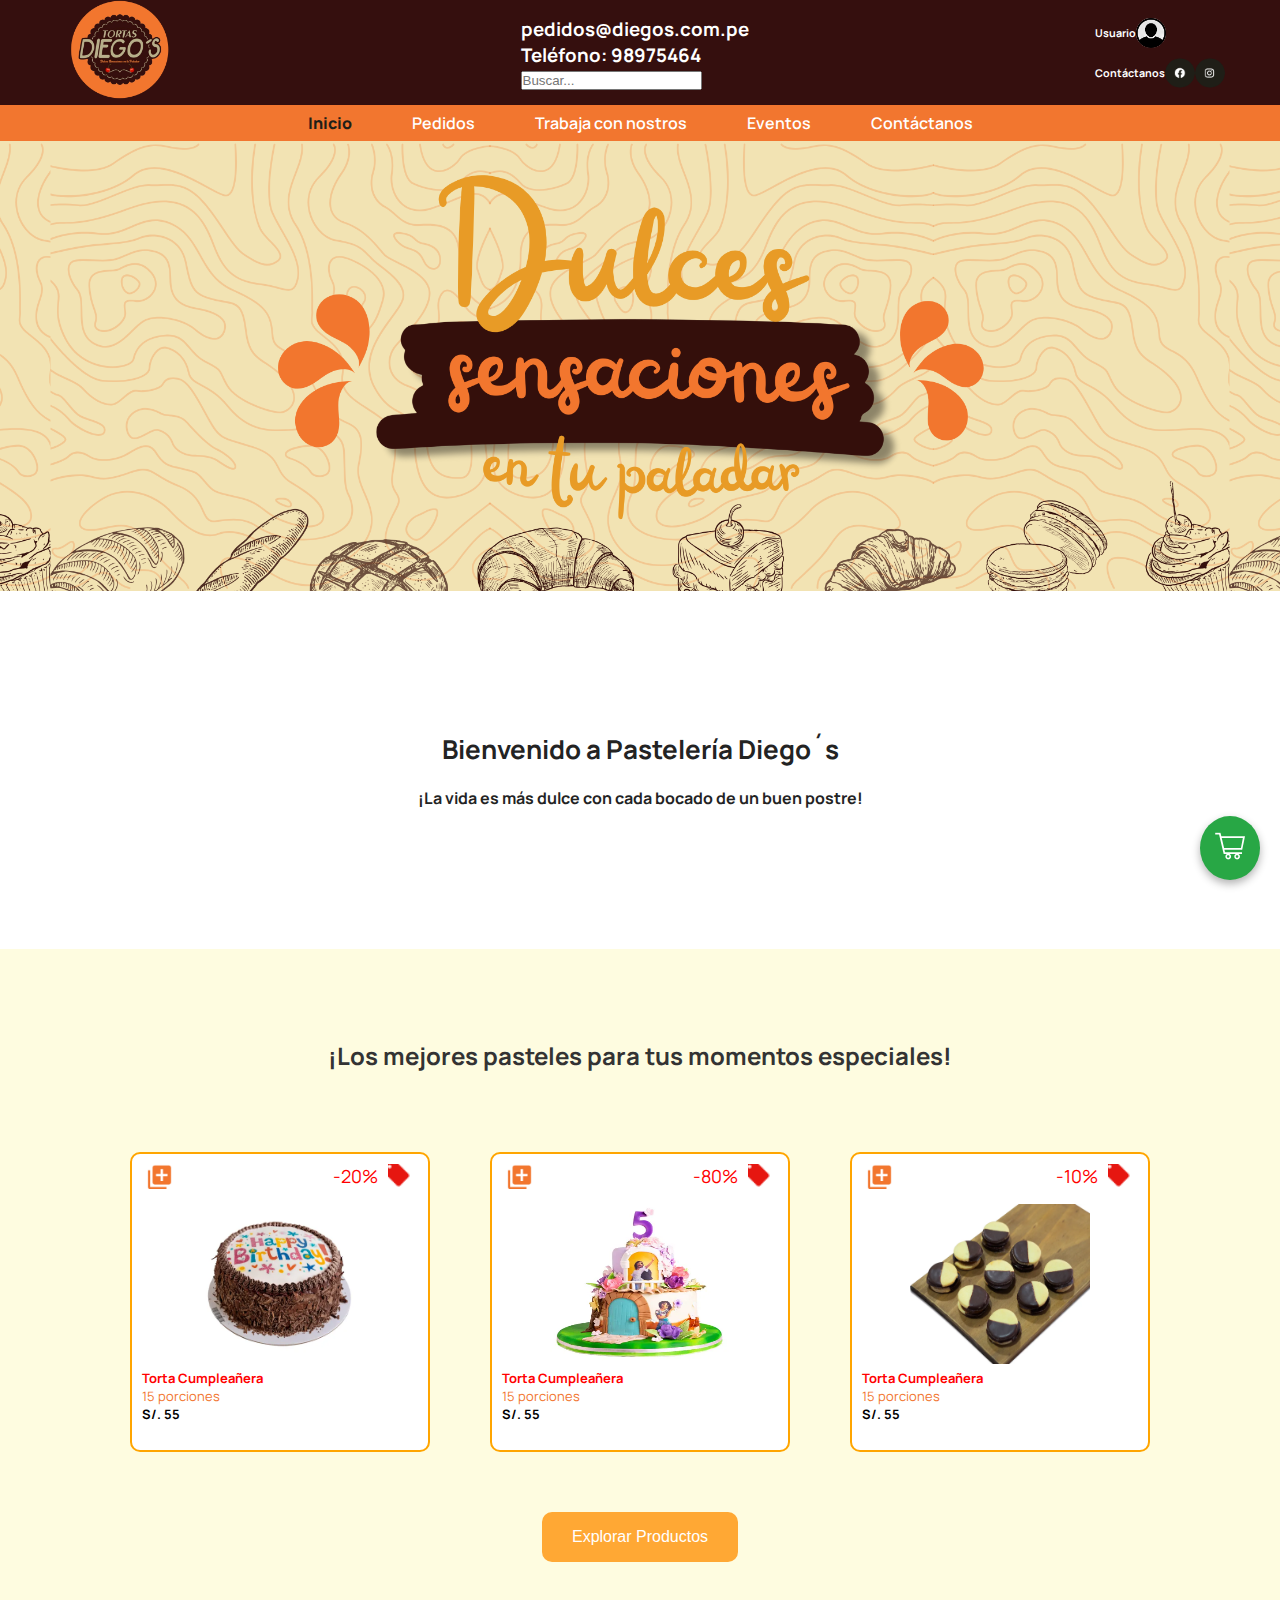
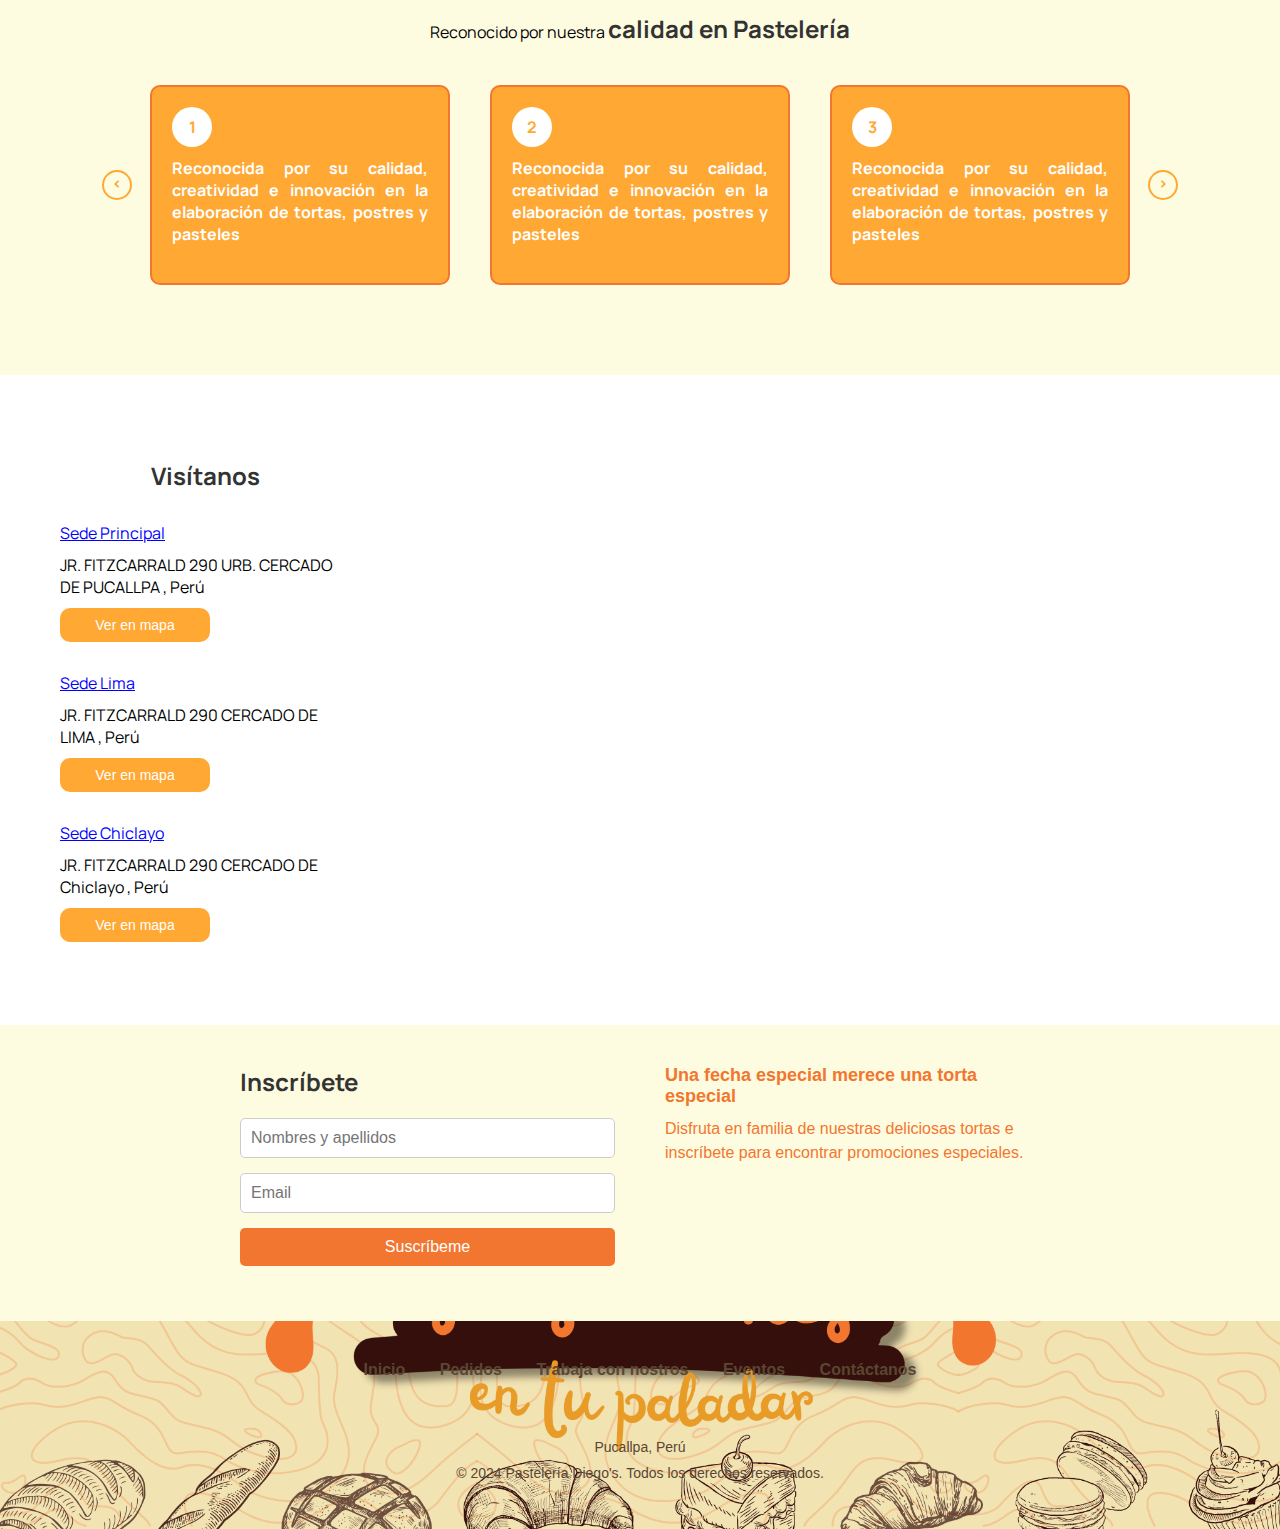
==== commit bf9853fa: "se agrega pag de eventos" ====
--- a/index.html
+++ b/index.html
@@ -39,10 +39,10 @@
             <nav class="contenedor-menu">
                 <div class="menu-navegacion">
                     <div class="menu-links">
-                        <a href="#" class="active">Inicio</a>
-                        <a href="#">Pedidos</a>
-                        <a href="#">Personaliza</a>
-                        <a href="#">Eventos</a>
+                        <a href="index.html" class="active">Inicio</a>
+                        <a href="WEB/catalogo-productos.html">Pedidos</a>
+                        <a href="#">Trabaja con nostros</a>
+                        <a href="WEB/eventos.html">Eventos</a>
                         <a href="#">Contáctanos</a>
                     </div>
                 </div>
@@ -216,10 +216,10 @@
             <img src="IMG/ICONOS/carrito-compra.svg" alt="Carrito" /> 
         </a>
         <div class="footer-nav">
-            <a href="#inicio">Inicio</a>
-            <a href="#pedidos">Pedidos</a>
-            <a href="#personaliza">Personaliza</a>
-            <a href="#eventos">Eventos</a>
+            <a href="index.html" class="active">Inicio</a>
+            <a href="WEB/catalogo-productos.html">Pedidos</a>
+            <a href="#Trabaja con nostros">Trabaja con nostros</a>
+            <a href="WEB/eventos.html">Eventos</a>
             <a href="#contacto">Contáctanos</a>
         </div>
         <div class="footer-social">
--- a/CSS/Pasteleria.css
+++ b/CSS/Pasteleria.css
@@ -519,4 +519,40 @@
 /* Efecto hover */
 .btn-flotante:hover {
     background-color: #218838; /* Cambio de color al pasar el ratón */
-}+}
+
+/*---------------------------------------  FIN CSS BOTON FLOTANTE DERECHO INFERIOR ----------------------------------*/
+
+
+.eventos-section {
+    background-color: #f4f4f4;
+    padding: 40px;
+    line-height: 1.5;
+}
+.evento {
+    background-color: #FEFCE0;
+    margin: 20px 0;
+    padding: 20px;
+    border-radius: 8px;
+    box-shadow: 0 2px 8px rgba(0, 0, 0, 0.1);
+}
+.evento h2 {
+    margin: 0;
+    font-size: 24px;
+    font-weight: bold;
+    font-weight: 800;
+}
+.evento p {
+    font-size: 16px;
+}
+.evento .fecha {
+    font-weight: bold;
+}
+.sorteo {
+    max-width: 25%;
+    border-radius: 3px;
+    display: block;
+    margin-left: auto;
+    margin-right: auto;
+}
+/*---------------------------------------  FIN CSS PAGINA EVENTOS ----------------------------------*/